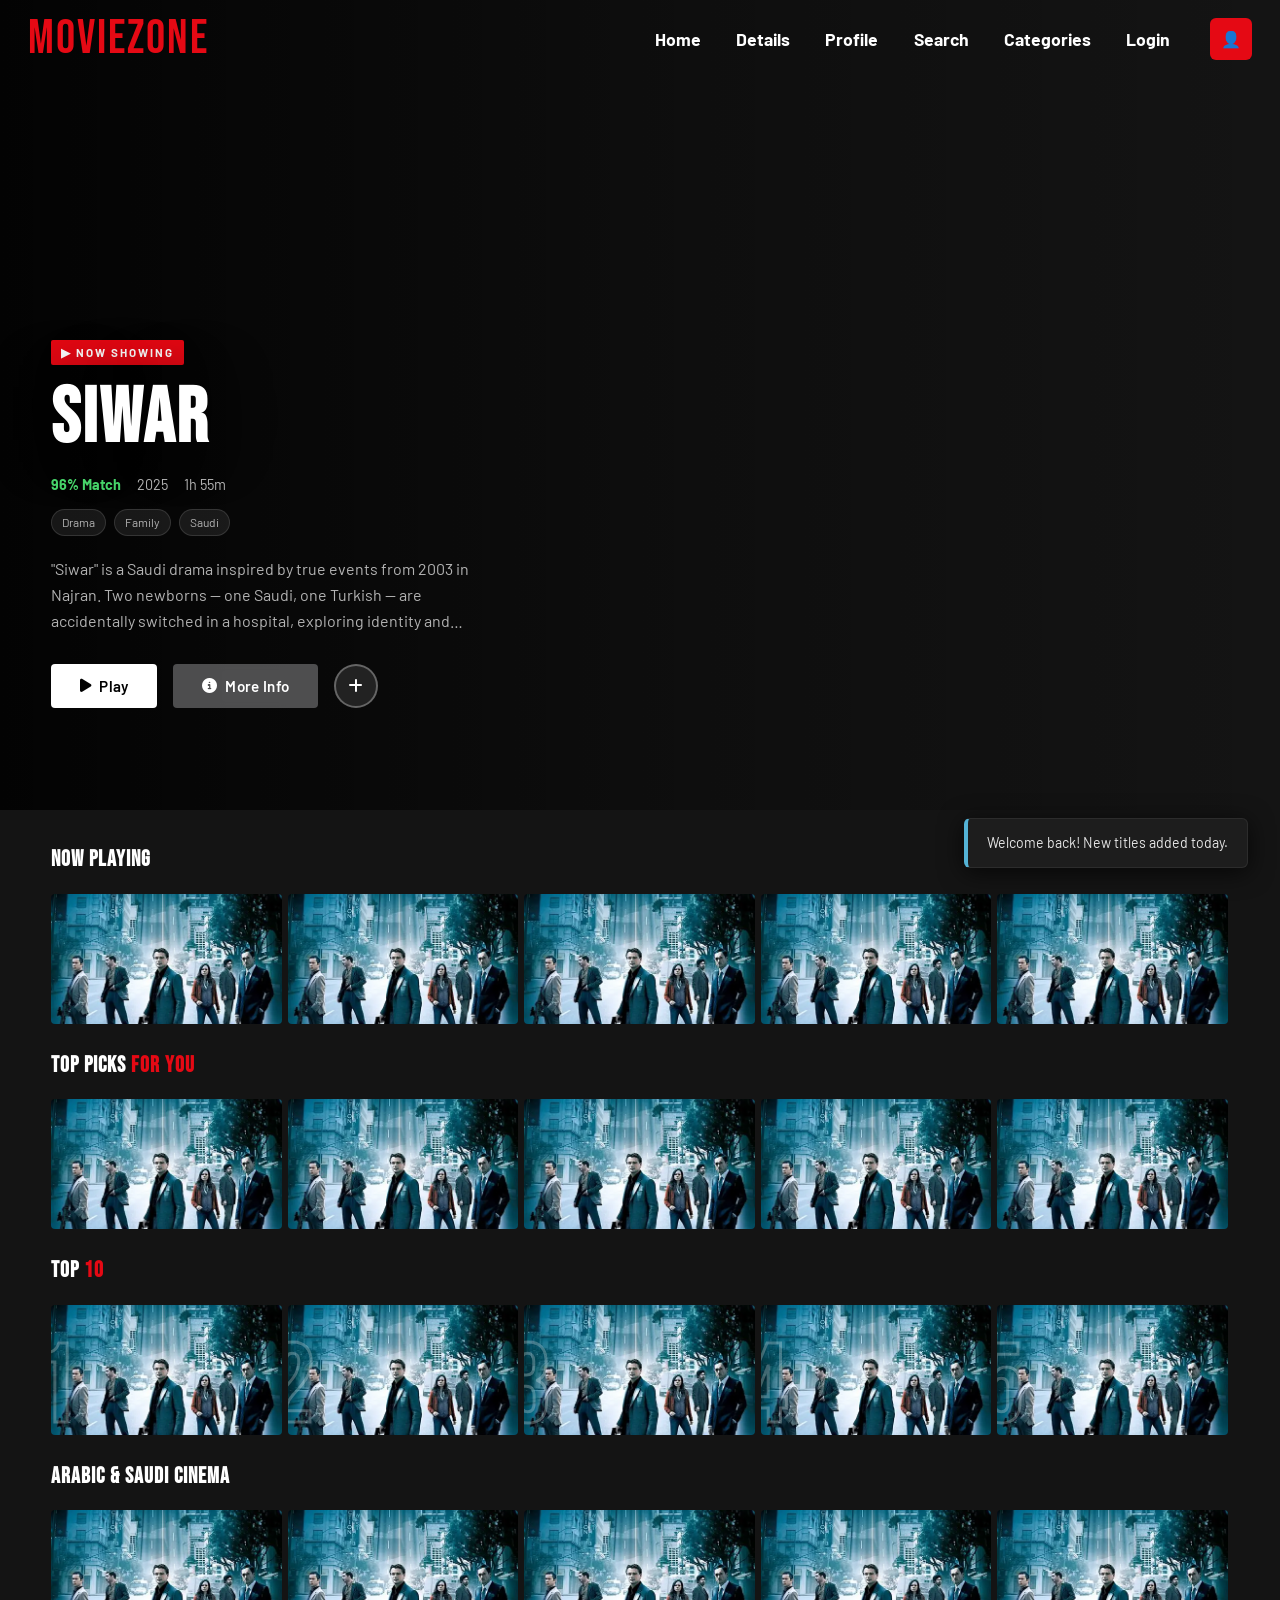
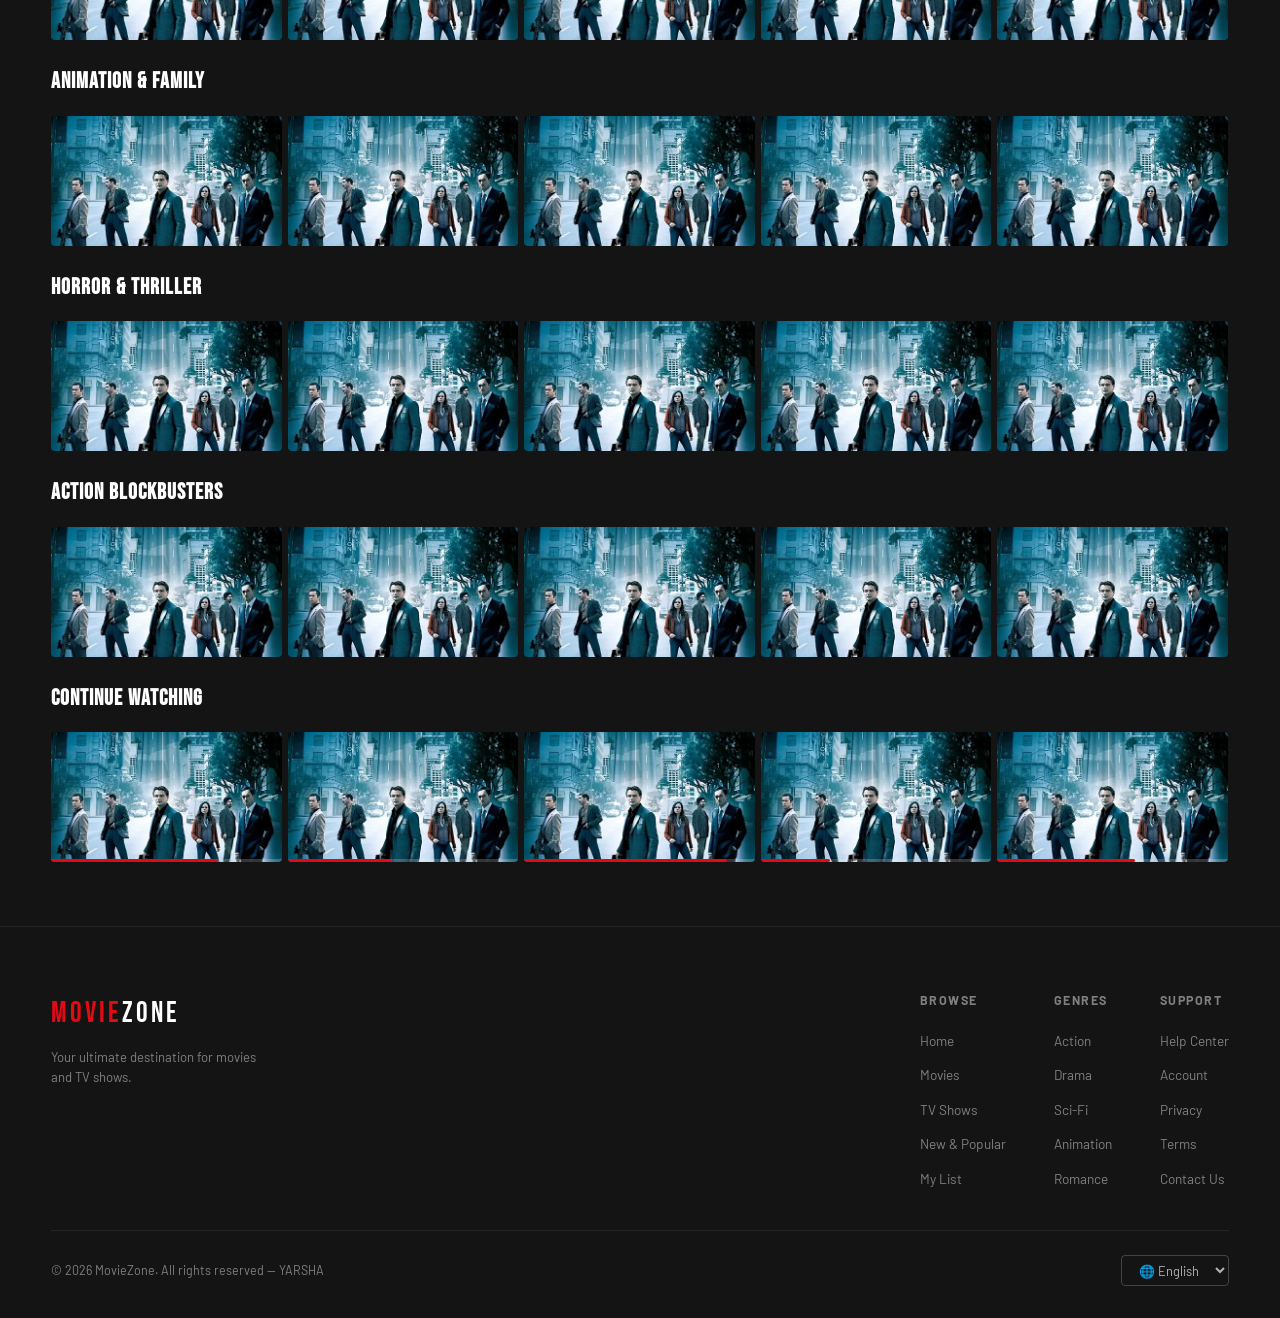
==== index.html @ 68031d88 "Add files via upload" ====
<!DOCTYPE html>
<html lang="en">
<head>
  <meta charset="UTF-8" />
  <meta name="viewport" content="width=device-width, initial-scale=1.0" />
  <title>MovieZone — Watch Movies &amp; Shows</title>
  <link rel="stylesheet" href="moviezone.css" />
  <link rel="stylesheet" href="https://cdnjs.cloudflare.com/ajax/libs/font-awesome/6.5.0/css/all.min.css" />
</head>
<body>

  <nav class="navbar" id="navbar">
    <a href="index.html" class="navbar__logo">MOVIE<span>ZONE</span></a>

    <!-- .navbar__links must be div — CSS targets div.navbar__links -->
   <div class="navbar__links">
    <a href="index.html">Home</a>
    <a href="details.html">Details</a>
    <a href="profile.html">Profile</a>
    <a href="search.html" class="active">Search</a>
    <a href="categories.html">Categories</a>
    <a href="login.html">Login</a>
  </div>

    <div class="navbar__right">
      <button class="navbar__search-btn" id="searchToggle" aria-label="Search">
        <i class="fa-solid fa-magnifying-glass"></i>
      </button>
      <button class="navbar__bell-btn" aria-label="Notifications">
        <i class="fa-solid fa-bell"></i>
      </button>
      <div class="navbar__avatar" id="avatarBtn">👤</div>
    </div>

  </nav>

  <div class="search-overlay" id="searchOverlay">
    <div class="search-bar">
      <span class="search-bar__icon"><i class="fa-solid fa-magnifying-glass"></i></span>
      <input class="search-bar__input" type="text"
             placeholder="Search movies, shows, genres…" autocomplete="off" />
      <button style="background:transparent;color:var(--text-muted);font-size:1.1rem;" id="searchClose">
        <i class="fa-solid fa-xmark"></i>
      </button>
    </div>
    <div class="search-results" id="searchResults"></div>
  </div>

  <section class="hero">
    <div class="hero__backdrop"
         style="background-image:url('https://cdn.al-ain.com/lg/images/2025/7/20/205-094545-437490.jpg-2-.jpg');
                background-position:center center;">
    </div>
    <div class="hero__overlay"></div>
    <div class="hero__content">
      <span class="hero__badge">&#9654; Now Showing</span>
      <h1 class="hero__title">Siwar</h1>
      <div class="hero__meta">
        <span class="hero__rating">96% Match</span>
        <span class="hero__year">2025</span>
        <span class="hero__duration">1h 55m</span>
      </div>
      <div class="hero__genres">
        <span class="hero__genre-tag">Drama</span>
        <span class="hero__genre-tag">Family</span>
        <span class="hero__genre-tag">Saudi</span>
      </div>
      <p class="hero__description">
        "Siwar" is a Saudi drama inspired by true events from 2003 in Najran. Two newborns —
        one Saudi, one Turkish — are accidentally switched in a hospital, exploring identity
        and belonging across two families in distinct cultural environments. Directed by Osama Al-Khuraiji.
      </p>
      <div class="hero__buttons">
        <button class="btn btn--primary" id="heroPlayBtn">
          <i class="fa-solid fa-play"></i> Play
        </button>
        <button class="btn btn--secondary" id="moreInfoBtn">
          <i class="fa-solid fa-circle-info"></i> More Info
        </button>
        <button class="btn btn--icon" id="heroAddBtn" aria-label="Add to My List">
          <i class="fa-solid fa-plus"></i>
        </button>
      </div>
    </div>
  </section>

  <main id="mainContent"></main>

  <footer class="footer">
    <div class="footer__top">
      <div>
        <div class="footer__logo">MOVIE<span>ZONE</span></div>
        <p style="font-size:0.82rem;color:var(--text-muted);margin-top:0.6rem;max-width:220px;line-height:1.55;">
          Your ultimate destination for movies and TV shows.
        </p>
      </div>
      <div class="footer__columns">
        <div class="footer__col">
          <p class="footer__col-title">Browse</p>
          <ul>
            <li><a href="index.html">Home</a></li>
            <li><a href="#">Movies</a></li>
            <li><a href="#">TV Shows</a></li>
            <li><a href="#">New &amp; Popular</a></li>
            <li><a href="#">My List</a></li>
          </ul>
        </div>
        <div class="footer__col">
          <p class="footer__col-title">Genres</p>
          <ul>
            <li><a href="#">Action</a></li>
            <li><a href="#">Drama</a></li>
            <li><a href="#">Sci-Fi</a></li>
            <li><a href="#">Animation</a></li>
            <li><a href="#">Romance</a></li>
          </ul>
        </div>
        <div class="footer__col">
          <p class="footer__col-title">Support</p>
          <ul>
            <li><a href="#">Help Center</a></li>
            <li><a href="#">Account</a></li>
            <li><a href="#">Privacy</a></li>
            <li><a href="#">Terms</a></li>
            <li><a href="#">Contact Us</a></li>
          </ul>
        </div>
      </div>
    </div>
    <div class="footer__bottom">
      <p class="footer__copy">&copy; 2026 MovieZone. All rights reserved — YARSHA</p>
      <select class="footer__lang-select">
        <option value="en">🌐 English</option>
      </select>
    </div>
  </footer>

  <!-- ============================================================
       MODAL
  ============================================================ -->
  <div class="modal-backdrop" id="modalBackdrop">
    <div class="modal" id="modal">
      <div class="modal__video-area">
        <img class="modal__backdrop-img" id="modalImg" src="" alt="" />
        <div class="modal__video-overlay"></div>
        <button class="modal__close-btn" id="modalClose">
          <i class="fa-solid fa-xmark"></i>
        </button>
        <div class="modal__video-controls">
          <button class="btn btn--primary" style="padding:0.55rem 1.4rem;" id="modalPlayBtn">
            <i class="fa-solid fa-play"></i> Play
          </button>
          <button class="btn btn--secondary" style="padding:0.55rem 1rem;" id="modalAddBtn">
            <i class="fa-solid fa-plus"></i>
          </button>
          <button class="btn btn--secondary" style="padding:0.55rem 1rem;">
            <i class="fa-regular fa-thumbs-up"></i>
          </button>
        </div>
      </div>
      <div class="modal__body">
        <h2 class="modal__title"  id="modalTitle"></h2>
        <div class="modal__meta">
          <span class="modal__match" id="modalMatch"></span>
          <span class="modal__year"  id="modalYear"></span>
          <span class="modal__hd">HD</span>
        </div>
        <p class="modal__description" id="modalDesc"></p>
        <div class="modal__details">
          <span class="modal__detail-label">Duration:</span>
          <span class="modal__detail-value" id="modalDuration"></span>
          <span class="modal__detail-label">Genres:</span>
          <span class="modal__detail-value" id="modalGenres"></span>
          <span class="modal__detail-label">Director:</span>
          <span class="modal__detail-value" id="modalDirector"></span>
          <span class="modal__detail-label">Language:</span>
          <span class="modal__detail-value" id="modalLang"></span>
        </div>
      </div>
    </div>
  </div>

  <!-- ============================================================
       TOAST CONTAINER
  ============================================================ -->
  <div class="toast-container" id="toastContainer"></div>

  <!-- moviezone.js must load first — provides initNavbar() -->
  <script src="moviezone.js"></script>
  <script>
    'use strict';

    /* ──────────────────────────────────────────────
       MOVIE DATABASE
    ────────────────────────────────────────────── */
    const allMovies = [
      // Arabic / Saudi
      { id:"ar1", title:"Shabab Al Bomb",              thumb:"https://assets.voxcinemas.com/posters/P_HO00011012.jpg",                                       genres:["Comedy","Family"],       year:"2026", duration:"1h 55m", match:"96%", desc:"A group of young men find themselves facing a gang of forty. Amer's courage and innovative ideas turn enemies into heroes.",                                                                                              director:"حمد الحارثي",       lang:"Arabic"  },
      { id:"m8",  title:"Siwar",                        thumb:"https://cdn.al-ain.com/lg/images/2025/7/20/205-094545-437490.jpg-2-.jpg",                      genres:["Drama","Family"],        year:"2025", duration:"2h 0m",  match:"94%", desc:"A Saudi drama inspired by true 2003 events. Two newborns — one Saudi, one Turkish — switched in a Najran hospital. Explores identity and belonging across two families in distinct cultural environments.",  director:"Osama Al-Khuraiji", lang:"Arabic"  },
      { id:"ar3", title:"Mandoob",                      thumb:"https://i.ytimg.com/vi/kbfEXH6T4vA/maxresdefault.jpg",                                         genres:["Drama","Thriller"],      year:"2023", duration:"2h 2m",  match:"91%", desc:"A delivery driver is pulled into an underworld of secrets and moral dilemmas in Riyadh.",                                                                                                                        director:"Ali Kalthami",      lang:"Arabic"  },
      { id:"ar2", title:"Norah",                        thumb:"https://tse1.mm.bing.net/th/id/OIP.-9ilX7RuwAkUZQdby9I0iAHaK7?rs=1&pid=ImgDetMain&o=7&rm=3", genres:["Drama"],                 year:"2023", duration:"1h 42m", match:"93%", desc:"A Saudi girl seeks freedom and self-expression in 1990s rural Saudi Arabia.",                                                                                                                          director:"Tawfik Alzaidi",    lang:"Arabic"  },
      // International
      { id:"m1",  title:"Dune: Part Two",               thumb:"https://image.tmdb.org/t/p/w500/1pdfLvkbY9ohJlCjQH2CZjjYVvJ.jpg",                             genres:["Sci-Fi","Adventure"],    year:"2024", duration:"2h 46m", match:"97%", desc:"Paul Atreides unites with the Fremen to seek revenge against the conspirators who destroyed his family.",                                                                                           director:"Denis Villeneuve",  lang:"English" },
      { id:"m2",  title:"Oppenheimer",                  thumb:"https://image.tmdb.org/t/p/w500/8Gxv8gSFCU0XGDykEGv7zR1n2ua.jpg",                             genres:["Drama","History"],       year:"2023", duration:"3h 0m",  match:"98%", desc:"The story of J. Robert Oppenheimer and his role in the development of the atomic bomb during World War II.",                                                                                         director:"Christopher Nolan", lang:"English" },
      { id:"m3",  title:"Deadpool & Wolverine",         thumb:"https://image.tmdb.org/t/p/w500/8cdWjvZQUExUUTzyp4t6EDMubfO.jpg",                             genres:["Action","Comedy"],       year:"2024", duration:"2h 8m",  match:"95%", desc:"Deadpool is recruited by the TVA and forced to team up with an unlikely Wolverine.",                                                                                                              director:"Shawn Levy",        lang:"English" },
      { id:"m4",  title:"Gladiator II",                 thumb:"https://image.tmdb.org/t/p/w500/2cxhvwyEwRlysAmRH4iodkvo0z5.jpg",                             genres:["Action","Drama"],        year:"2024", duration:"2h 28m", match:"93%", desc:"Years after witnessing the death of Maximus, Lucius must enter the Colosseum to fight for Rome's future.",                                                                                     director:"Ridley Scott",      lang:"English" },
      { id:"m5",  title:"Alien: Romulus",               thumb:"https://image.tmdb.org/t/p/w500/b33nnKl1GSFbao4l3fZDDqsMx0F.jpg",                             genres:["Horror","Sci-Fi"],       year:"2024", duration:"1h 59m", match:"91%", desc:"Young colonizers face the most terrifying life form in the universe aboard an abandoned space station.",                                                                                       director:"Fede Álvarez",      lang:"English" },
      { id:"m6",  title:"Inside Out 2",                 thumb:"https://image.tmdb.org/t/p/w500/vpnVM9B6NMmQpWeZvzLvDESb2QY.jpg",                             genres:["Animation","Family"],    year:"2024", duration:"1h 40m", match:"96%", desc:"Riley enters high school and a new emotion — Anxiety — crashes Headquarters.",                                                                                                               director:"Kelsey Mann",       lang:"English" },
      { id:"m7",  title:"Planet of the Apes",           thumb:"https://image.tmdb.org/t/p/w500/gKkl37BQuKTanygYQG1pyYgLVgf.jpg",                             genres:["Sci-Fi","Action"],       year:"2024", duration:"2h 25m", match:"92%", desc:"A new tyrannical ape leader builds an empire as a young human rises to challenge him.",                                                                                                      director:"Wes Ball",          lang:"English" },
      { id:"m9",  title:"The Substance",                thumb:"https://image.tmdb.org/t/p/w500/lqoMzCcZYEFK729d6qzt349fB4o.jpg",                             genres:["Horror","Drama"],        year:"2024", duration:"2h 20m", match:"90%", desc:"A fading celebrity uses a mysterious drug creating a younger version of herself — with horrifying consequences.",                                                                          director:"Coralie Fargeat",   lang:"English" },
      { id:"m11", title:"Nosferatu",                    thumb:"https://image.tmdb.org/t/p/w500/5qGIxdEO841C0tdY8vOdLoRVrr0.jpg",                             genres:["Horror","Gothic"],       year:"2024", duration:"2h 12m", match:"91%", desc:"A gothic tale of obsession between a haunted young woman and a terrifying ancient vampire who stalks her soul.",                                                                         director:"Robert Eggers",     lang:"English" },
      { id:"m12", title:"Inception",                    thumb:"https://image.tmdb.org/t/p/w500/oYuLEt3zVCKq57qu2F8dT7NIa6f.jpg",                             genres:["Action","Sci-Fi"],       year:"2010", duration:"2h 28m", match:"95%", desc:"A thief who steals corporate secrets through dream-sharing technology is given the impossible task of planting an idea.",                                                                   director:"Christopher Nolan", lang:"English" },
      { id:"m13", title:"Interstellar",                 thumb:"https://image.tmdb.org/t/p/w500/gEU2QniE6E77NI6lCU6MxlNBvIx.jpg",                             genres:["Sci-Fi","Drama"],        year:"2014", duration:"2h 49m", match:"97%", desc:"A team of explorers travel through a wormhole to ensure humanity's survival beyond our galaxy.",                                                                                       director:"Christopher Nolan", lang:"English" },
      { id:"m14", title:"The Dark Knight",              thumb:"https://image.tmdb.org/t/p/w500/qJ2tW6WMUDux911r6m7haRef0WH.jpg",                             genres:["Action","Crime"],        year:"2008", duration:"2h 32m", match:"99%", desc:"Batman faces the Joker, a criminal mastermind who plunges Gotham City into devastating anarchy and chaos.",                                                                           director:"Christopher Nolan", lang:"English" },
      { id:"m15", title:"Avengers: Endgame",            thumb:"https://image.tmdb.org/t/p/w500/or06FN3Dka5tukK1e9sl16pB3iy.jpg",                             genres:["Action","Adventure"],    year:"2019", duration:"3h 2m",  match:"96%", desc:"After the devastating events of Infinity War, the Avengers assemble for one final stand against Thanos.",                                                                               director:"Russo Brothers",    lang:"English" },
      { id:"m16", title:"Joker",                        thumb:"https://image.tmdb.org/t/p/w500/udDclJoHjfjb8Ekgsd4FDteOkCU.jpg",                             genres:["Drama","Crime"],         year:"2019", duration:"2h 2m",  match:"91%", desc:"In Gotham City, a mentally troubled comedian embarks on a downward spiral that leads to a social revolution.",                                                                       director:"Todd Phillips",     lang:"English" },
      { id:"m17", title:"The Wild Robot",               thumb:"https://image.tmdb.org/t/p/w500/wTnV3PCVW5O92JMrFvvrRcV39RU.jpg",                             genres:["Animation","Family"],    year:"2024", duration:"1h 41m", match:"97%", desc:"A robot stranded on a wild island must adapt to nature and care for an orphaned gosling to survive.",                                                                               director:"Chris Sanders",     lang:"English" },
      { id:"m18", title:"Moana 2",                      thumb:"https://image.tmdb.org/t/p/w500/aLVkiINlIeCkcZIzb7XHzPYgO6L.jpg",                             genres:["Animation","Adventure"], year:"2024", duration:"1h 40m", match:"89%", desc:"Moana sets sail on a daring expedition to the far seas of Oceania and encounters new lands and ancient perils.",                                                                     director:"David Derrick Jr.", lang:"English" },
      { id:"m19", title:"Kung Fu Panda 4",              thumb:"https://image.tmdb.org/t/p/w500/kDp1vUBnMpe8ak4rjgl3cLELqjU.jpg",                             genres:["Animation","Action"],    year:"2024", duration:"1h 34m", match:"88%", desc:"Po must train a new Dragon Warrior while facing a cunning shape-shifting villain threatening the Valley of Peace.",                                                                  director:"Mike Mitchell",     lang:"English" },
      { id:"m20", title:"A Quiet Place: Day One",       thumb:"https://image.tmdb.org/t/p/w500/yrpPYKijwdMHyTGIOd1iK1h0Xno.jpg",                             genres:["Horror","Thriller"],     year:"2024", duration:"1h 39m", match:"90%", desc:"Experience the first terrifying hours of the alien invasion — the day the world went quiet.",                                                                                    director:"Michael Sarnoski",  lang:"English" },
      { id:"m21", title:"Longlegs",                     thumb:"https://image.tmdb.org/t/p/w500/ljqXKkpJbVJQfFClkTxjFsV4EAD.jpg",                             genres:["Horror","Mystery"],      year:"2024", duration:"1h 41m", match:"87%", desc:"An FBI agent investigating a string of murders uncovers terrifying evidence of the occult tied to a serial killer.",                                                                 director:"Osgood Perkins",    lang:"English" },
      { id:"m22", title:"Captain America: Brave New World", thumb:"https://image.tmdb.org/t/p/w500/pzIddUEMWhWzfvLI3TwxUG2wGoi.jpg",                        genres:["Action","Superhero"],    year:"2025", duration:"1h 58m", match:"87%", desc:"Sam Wilson's Captain America faces a global incident and a conspiracy threatening world peace.",                                                                                   director:"Julius Onah",       lang:"English" },
      { id:"m23", title:"Thunderbolts*",                thumb:"https://image.tmdb.org/t/p/w500/m9EtP1SB2tNnMFQOL6pPBPLXOqL.jpg",                             genres:["Action","Superhero"],    year:"2025", duration:"2h 10m", match:"91%", desc:"A group of Marvel antiheroes are recruited for a dangerous mission with world-altering stakes.",                                                                                  director:"Jake Schreier",     lang:"English" },
      { id:"m24", title:"Trap",                         thumb:"https://image.tmdb.org/t/p/w500/jlK6F4FYWEjrOSFWyHb4Qlj4dOh.jpg",                             genres:["Thriller","Mystery"],    year:"2024", duration:"1h 45m", match:"86%", desc:"A father discovers that a serial killer investigation is targeting the concert he's attending with his daughter.",                                                                    director:"M. Night Shyamalan",lang:"English" },
      { id:"m25", title:"Wicked",                       thumb:"https://image.tmdb.org/t/p/w500/c5Tqxeo1UpBvnAc3csUm7j3hlQl.jpg",                             genres:["Musical","Fantasy"],     year:"2024", duration:"2h 40m", match:"93%", desc:"The untold story of the witches of Oz, long before Dorothy arrived — a powerful story of friendship and courage.",                                                                  director:"Jon M. Chu",        lang:"English" },
      { id:"m26", title:"Twisters",                     thumb:"https://image.tmdb.org/t/p/w500/pjnD08FlMAIKIGnGSzKSlfPEMaA.jpg",                             genres:["Action","Adventure"],    year:"2024", duration:"2h 2m",  match:"89%", desc:"Storm chasers converge on the Oklahoma plains during the most extreme tornado season on record.",                                                                                     director:"Lee Isaac Chung",   lang:"English" },
      { id:"m27", title:"Speak No Evil",                thumb:"https://image.tmdb.org/t/p/w500/aBpBpBgGBOCGkPFiAoMaZqrZrCm.jpg",                             genres:["Thriller","Drama"],      year:"2024", duration:"1h 50m", match:"88%", desc:"A family accepts a holiday invitation from strangers they met abroad, unaware of the horrors that await them.",                                                                     director:"James Watkins",     lang:"English" }
    ];

    /* Expose to moviezone.js search (search.html reads window.movies) */
    window.movies = allMovies.map(m => ({
      id: m.id, title: m.title, thumb: m.thumb,
      genres: m.genres, year: m.year, duration: m.duration, match: m.match
    }));

    /* ──────────────────────────────────────────────
       ROW DEFINITIONS
    ────────────────────────────────────────────── */
    const sections = [
      { title:"Now Playing",           highlight:null,       ids:["ar1","m3","m4","m1","m22","m23"],                      ranked:false, progress:null         },
      { title:"Top Picks",             highlight:"For You",  ids:["m2","m14","m13","m17","m25","m15"],                    ranked:false, progress:null         },
      { title:"Top",                   highlight:"10",       ids:["m2","m3","m4","m1","m17","m18","m8","m11","m9","m16"], ranked:true,  progress:null         },
      { title:"Arabic & Saudi Cinema", highlight:null,       ids:["ar1","ar2","ar3","m8","m16","m14"],                    ranked:false, progress:null         },
      { title:"Animation & Family",    highlight:null,       ids:["m17","m18","m19","m6","m12","m13"],                    ranked:false, progress:null         },
      { title:"Horror & Thriller",     highlight:null,       ids:["m20","m21","m9","m11","m24","m27"],                    ranked:false, progress:null         },
      { title:"Action Blockbusters",   highlight:null,       ids:["m14","m15","m12","m7","m5","m26"],                     ranked:false, progress:null         },
      { title:"Continue Watching",     highlight:null,       ids:["m14","m13","m2","m16","ar1","m3"],                     ranked:false, progress:[72,45,88,30,60,15] }
    ];

    /* ──────────────────────────────────────────────
       BUILD CARD — CSS classes match moviezone.css
    ────────────────────────────────────────────── */
    function buildCard(movie, rank, progress) {
      const rankHTML     = rank != null
        ? `<span class="card__rank">${rank}</span>`
        : '';
      const progressHTML = progress != null
        ? `<div class="card__progress"><div class="card__progress-fill" style="width:${progress}%"></div></div>`
        : '';
      return `
        <div class="card${rank != null ? ' card--ranked' : ''}" data-id="${movie.id}">
          ${rankHTML}
          <img class="card__thumb" src="${movie.thumb}" alt="${movie.title}" loading="lazy"
               onerror="this.src='Images/Inception.webp'">
          <div class="card__overlay"></div>
          <div class="card__info">
            <div class="card__actions">
              <button class="card__action-btn card__action-btn--play" title="Play">
                <i class="fa-solid fa-play"></i>
              </button>
              <button class="card__action-btn watchlist-btn" title="Add to My List">
                <i class="fa-solid fa-plus"></i>
              </button>
              <button class="card__action-btn" title="Like">
                <i class="fa-regular fa-thumbs-up"></i>
              </button>
              <button class="card__action-btn card__action-btn--add info-btn" data-id="${movie.id}" title="More info">
                <i class="fa-solid fa-chevron-down"></i>
              </button>
            </div>
            <p class="card__title">${movie.title}</p>
            <div class="card__meta-row">
              <span class="card__match">${movie.match} Match</span>
              <span class="card__duration">${movie.duration}</span>
            </div>
            <p class="card__genres">${movie.genres.join(' · ')}</p>
          </div>
          ${progressHTML}
        </div>`;
    }

    /* ──────────────────────────────────────────────
       RENDER ALL ROWS
    ────────────────────────────────────────────── */
    const mainEl = document.getElementById('mainContent');

    sections.forEach(sec => {
      const list = sec.ids.map(id => allMovies.find(m => m.id === id)).filter(Boolean);

      const titleHTML = sec.highlight
        ? `${sec.title} <span class="section-title--red">${sec.highlight}</span>`
        : sec.title;

      const cards = list.map((m, i) =>
        buildCard(m, sec.ranked ? i + 1 : null, sec.progress ? (sec.progress[i] ?? null) : null)
      ).join('');

      const section = document.createElement('section');
      section.className = 'content-section';
      section.innerHTML = `
        <div class="section-header">
          <h2 class="section-title">${titleHTML}</h2>
          <a href="#" class="section-see-all">See All</a>
        </div>
        <div class="slider-wrapper">
          <button class="slider-btn slider-btn--left" aria-label="Scroll left">&#8249;</button>
          <div class="slider-track"></div>
          <button class="slider-btn slider-btn--right" aria-label="Scroll right">&#8250;</button>
        </div>`;

      /* inject cards safely (avoids innerHTML XSS and parsing issues) */
      section.querySelector('.slider-track').innerHTML = cards;
      mainEl.appendChild(section);
    });

    /* ──────────────────────────────────────────────
       SLIDER — native scroll approach
    ────────────────────────────────────────────── */
    document.querySelectorAll('.slider-wrapper').forEach(wrapper => {
      const track = wrapper.querySelector('.slider-track');
      track.style.cssText += 'overflow-x:auto;scroll-behavior:smooth;scrollbar-width:none;-ms-overflow-style:none;';

      const amt = () => wrapper.offsetWidth * 0.75;
      wrapper.querySelector('.slider-btn--right')
        .addEventListener('click', () => track.scrollBy({ left:  amt(), behavior:'smooth' }));
      wrapper.querySelector('.slider-btn--left')
        .addEventListener('click', () => track.scrollBy({ left: -amt(), behavior:'smooth' }));
    });

    /* ──────────────────────────────────────────────
       SEARCH OVERLAY
    ────────────────────────────────────────────── */
    const searchOverlay = document.getElementById('searchOverlay');
    const searchInput   = searchOverlay.querySelector('.search-bar__input');
    const searchResults = document.getElementById('searchResults');

    document.getElementById('searchToggle').addEventListener('click', () => {
      searchOverlay.classList.add('open');
      searchInput.focus();
    });
    document.getElementById('searchClose').addEventListener('click', () => {
      searchOverlay.classList.remove('open');
      searchInput.value = '';
      searchResults.innerHTML = '';
    });
    searchOverlay.addEventListener('click', e => {
      if (e.target === searchOverlay) {
        searchOverlay.classList.remove('open');
        searchInput.value = '';
        searchResults.innerHTML = '';
      }
    });

    searchInput.addEventListener('input', function () {
      const q = this.value.toLowerCase().trim();
      if (!q) { searchResults.innerHTML = ''; return; }

      const hits = allMovies.filter(m =>
        m.title.toLowerCase().includes(q) ||
        m.genres.some(g => g.toLowerCase().includes(q))
      );

      if (!hits.length) {
        searchResults.innerHTML = `<p class="search-results__title">No results for "${q}"</p>`;
        return;
      }

      const cards = hits.map(m => `
        <div class="card" data-id="${m.id}" style="flex:0 0 160px;cursor:pointer;">
          <img class="card__thumb" src="${m.thumb}" alt="${m.title}" loading="lazy"
               onerror="this.src='Images/Inception.webp'">
          <div class="card__overlay"></div>
          <div class="card__info">
            <p class="card__title">${m.title}</p>
            <div class="card__meta-row">
              <span class="card__match">${m.match} Match</span>
            </div>
            <p class="card__genres">${m.genres.join(' · ')}</p>
          </div>
        </div>`).join('');

      searchResults.innerHTML = `
        <p class="search-results__title">Results for "${q}"</p>
        <div class="slider-track" style="flex-wrap:wrap;gap:8px;">${cards}</div>`;
    });

    document.getElementById('avatarBtn').addEventListener('click', e => {
      e.stopPropagation();
      document.getElementById('dropdown').classList.toggle('open');
    });
    document.addEventListener('click', () =>
      document.getElementById('dropdown').classList.remove('open'));

    let currentModalId = null;

    function openModal(id) {
      const m = allMovies.find(x => x.id === id);
      if (!m) return;
      currentModalId = id;

      document.getElementById('modalImg').src              = m.thumb;
      document.getElementById('modalImg').alt              = m.title;
      document.getElementById('modalTitle').textContent    = m.title;
      document.getElementById('modalMatch').textContent    = m.match + ' Match';
      document.getElementById('modalYear').textContent     = m.year;
      document.getElementById('modalDuration').textContent = m.duration;
      document.getElementById('modalGenres').textContent   = m.genres.join(', ');
      document.getElementById('modalDesc').textContent     = m.desc || '';
      document.getElementById('modalDirector').textContent = m.director || '—';
      document.getElementById('modalLang').textContent     = m.lang || '—';

      document.getElementById('modalBackdrop').classList.add('open');
      document.body.style.overflow = 'hidden';
    }

    function closeModal() {
      document.getElementById('modalBackdrop').classList.remove('open');
      document.body.style.overflow = '';
      currentModalId = null;
    }

    document.getElementById('modalClose').addEventListener('click', closeModal);
    document.getElementById('modalBackdrop').addEventListener('click', e => {
      if (e.target.id === 'modalBackdrop') closeModal();
    });
    document.addEventListener('keydown', e => { if (e.key === 'Escape') closeModal(); });

    document.getElementById('modalPlayBtn').addEventListener('click', () => {
      const m = allMovies.find(x => x.id === currentModalId);
      if (m) showToast(`Playing "${m.title}"…`, 'info');
    });

    document.getElementById('modalAddBtn').addEventListener('click', function () {
      const m    = allMovies.find(x => x.id === currentModalId);
      const icon = this.querySelector('i');
      if (icon.classList.contains('fa-plus')) {
        icon.classList.replace('fa-plus', 'fa-check');
        if (m) showToast(`"${m.title}" added to My List`, 'success');
      } else {
        icon.classList.replace('fa-check', 'fa-plus');
      }
    });

    mainEl.addEventListener('click', e => {
      if (e.target.closest('.watchlist-btn')) return; /* handled separately */
      const infoBtn = e.target.closest('.info-btn');
      const card    = e.target.closest('.card');
      if (infoBtn) { openModal(infoBtn.dataset.id); return; }
      if (card && card.dataset.id) openModal(card.dataset.id);
    });

    /* Search result click */
    searchResults.addEventListener('click', e => {
      const card = e.target.closest('.card');
      if (card && card.dataset.id) {
        searchOverlay.classList.remove('open');
        openModal(card.dataset.id);
      }
    });

    /* Hero "More Info" */
    document.getElementById('moreInfoBtn').addEventListener('click', () => openModal('m8'));

    /* ──────────────────────────────────────────────
       WATCHLIST TOGGLE (cards)
    ────────────────────────────────────────────── */
    mainEl.addEventListener('click', e => {
      const btn = e.target.closest('.watchlist-btn');
      if (!btn) return;
      e.stopPropagation();
      const icon  = btn.querySelector('i');
      const title = btn.closest('.card')?.querySelector('.card__title')?.textContent || 'Movie';
      if (icon.classList.contains('fa-plus')) {
        icon.classList.replace('fa-plus', 'fa-check');
        btn.style.borderColor = '#46d369';
        btn.style.color       = '#46d369';
        showToast(`"${title}" added to My List`, 'success');
      } else {
        icon.classList.replace('fa-check', 'fa-plus');
        btn.style.borderColor = '';
        btn.style.color       = '';
      }
    });

    /* Hero add button */
    document.getElementById('heroAddBtn').addEventListener('click', function () {
      const icon = this.querySelector('i');
      if (icon.classList.contains('fa-plus')) {
        icon.classList.replace('fa-plus', 'fa-check');
        this.style.borderColor = '#46d369';
        this.style.color       = '#46d369';
        showToast('"Siwar" added to My List', 'success');
      } else {
        icon.classList.replace('fa-check', 'fa-plus');
        this.style.borderColor = '';
        this.style.color       = '';
      }
    });

    /* Hero play button */
    document.getElementById('heroPlayBtn').addEventListener('click', () =>
      showToast('Playing Siwar…', 'info'));

    /* ──────────────────────────────────────────────
       TOAST
    ────────────────────────────────────────────── */
    function showToast(msg, type) {
      const tc    = document.getElementById('toastContainer');
      const toast = document.createElement('div');
      toast.className = `toast${type ? ' toast--' + type : ''}`;
      toast.textContent = msg;
      tc.appendChild(toast);
      setTimeout(() => toast.remove(), 3200);
    }

    /* Welcome notification */
    setTimeout(() => showToast('Welcome back! New titles added today.', 'info'), 1200);

    /* ──────────────────────────────────────────────
       INIT — navbar scroll effect from moviezone.js
    ────────────────────────────────────────────── */
    if (typeof initNavbar === 'function') initNavbar();
  </script>
</body>
</html>
---- moviezone.css ----
/* ============================================
   MovieZone — Netflix-Inspired Stylesheet
   ============================================ */

@import url('https://fonts.googleapis.com/css2?family=Bebas+Neue&family=Barlow:wght@300;400;500;600;700&display=swap');

/* ─── CSS Variables ─── */
:root {
  --red:           #E50914;
  --red-hover:     #F40612;
  --red-dark:      #B20710;
  --black:         #000000;
  --bg-dark:       #141414;
  --bg-card:       #1a1a1a;
  --bg-nav:        rgba(20,20,20,0.97);
  --bg-modal:      #181818;
  --text-white:    #FFFFFF;
  --text-light:    #E5E5E5;
  --text-muted:    #808080;
  --text-dim:      #b3b3b3;
  --border-subtle: rgba(255,255,255,0.07);
  --shadow-card:   0 4px 24px rgba(0,0,0,0.7);
  --shadow-hero:   0 0 60px rgba(0,0,0,0.8);
  --radius-sm:     4px;
  --radius-md:     6px;
  --radius-lg:     10px;
  --transition:    0.2s ease;
  --font-display:  'Bebas Neue', sans-serif;
  --font-body:     'Barlow', sans-serif;
  --nav-height:    68px;
}

/* ─── Reset & Base ─── */
*, *::before, *::after {
  margin: 0;
  padding: 0;
  box-sizing: border-box;
}

html {
  scroll-behavior: smooth;
  font-size: 16px;
}

body {
  font-family: var(--font-body);
  background-color: var(--bg-dark);
  color: var(--text-light);
  line-height: 1.6;
  overflow-x: hidden;
  -webkit-font-smoothing: antialiased;
}

a {
  color: inherit;
  text-decoration: none;
}

img {
  display: block;
  max-width: 100%;
}

ul, ol {
  list-style: none;
}

button {
  font-family: var(--font-body);
  cursor: pointer;
  border: none;
  outline: none;
}

input, select {
  font-family: var(--font-body);
}

/* ─── Scrollbar ─── */
::-webkit-scrollbar { width: 6px; }
::-webkit-scrollbar-track { background: var(--black); }
::-webkit-scrollbar-thumb {
  background: var(--red-dark);
  border-radius: 3px;
}
::-webkit-scrollbar-thumb:hover { background: var(--red); }

/* ============================================
   NAVBAR
   ============================================ */
.navbar {
  position: fixed;
  top: 0;
  left: 0;
  width: 100%;
  height: 78px;
  z-index: 1000;
  display: flex;
  align-items: center;
  justify-content: space-between;
  padding: 0 28px;
  background: transparent;
}

.navbar.scrolled {
  background: #111111;

  box-shadow: none;
}

.navbar__logo {
  font-family: var(--font-display);
  font-size: 3rem;
  letter-spacing: 2px;
  color: var(--red);
  line-height: 1;
  user-select: none;
  white-space: nowrap;
}

.navbar__logo span {
  color: var(--red);
}

.navbar__links {
  display: flex !important;
  align-items: center;
  gap: 2.2rem;
  margin-left: auto;
  margin-right: 2.5rem;
}

.navbar__links a {
  font-size: 1.1rem;
  font-weight: 700;
  color: var(--text-white);
  transition: color var(--transition);
}

.navbar__links a:hover,
.navbar__links a.active {
  color: var(--text-white);
}

.navbar__right {
  display: flex;
  align-items: center;
  gap: 1.4rem;
}

.navbar__search-text {
  font-size: 1.1rem;
  font-weight: 700;
  color: var(--text-white);
  transition: color var(--transition);
}

.navbar__search-text:hover {
  color: var(--red);
}

.navbar__search-btn,
.navbar__bell-btn {
  display: none;
}

.navbar__avatar {
  width: 42px;
  height: 42px;
  border-radius: 6px;
  background: var(--red);
  cursor: pointer;
  display: flex;
  align-items: center;
  justify-content: center;
  font-size: 1rem;
  font-weight: 700;
  color: var(--text-white);
  transition: transform var(--transition);
}

.navbar__avatar:hover {
  transform: scale(1.05);
}

/* ============================================
   HERO / BANNER
   ============================================ */
.hero {
  position: relative;
  width: 100%;
  height: 90vh;
  min-height: 520px;
  overflow: hidden;
  display: flex;
  align-items: flex-end;
  padding: 0 4% 8%;
}

.hero__backdrop {
  position: absolute;
  inset: 0;
  background-size: cover;
  background-position: center top;
  background-repeat: no-repeat;
  transform: scale(1.04);
  animation: heroZoom 12s ease-in-out infinite alternate;
}

@keyframes heroZoom {
  from { transform: scale(1.04); }
  to   { transform: scale(1.00); }
}

.hero__overlay {
  position: absolute;
  inset: 0;
  background:
    linear-gradient(to right, rgba(0,0,0,0.85) 0%, rgba(0,0,0,0.3) 55%, transparent 100%),
    linear-gradient(to top, rgba(20,20,20,1) 0%, rgba(20,20,20,0.6) 30%, transparent 60%);
}

.hero__content {
  position: relative;
  z-index: 2;
  max-width: 520px;
}

.hero__badge {
  display: inline-block;
  background: var(--red);
  color: var(--text-white);
  font-size: 0.72rem;
  font-weight: 700;
  letter-spacing: 2px;
  text-transform: uppercase;
  padding: 3px 10px;
  border-radius: 2px;
  margin-bottom: 1rem;
}

.hero__title {
  font-family: var(--font-display);
  font-size: clamp(2.6rem, 6vw, 5rem);
  line-height: 1;
  letter-spacing: 2px;
  color: var(--text-white);
  text-shadow: var(--shadow-hero);
  margin-bottom: 1rem;
}

.hero__meta {
  display: flex;
  align-items: center;
  gap: 1rem;
  margin-bottom: 0.8rem;
  font-size: 0.9rem;
}

.hero__rating {
  color: #46d369;
  font-weight: 700;
}

.hero__year,
.hero__duration {
  color: var(--text-dim);
}

.hero__genres {
  display: flex;
  gap: 0.5rem;
  flex-wrap: wrap;
  margin-bottom: 1.2rem;
}

.hero__genre-tag {
  background: rgba(255,255,255,0.08);
  border: 1px solid rgba(255,255,255,0.12);
  color: var(--text-dim);
  font-size: 0.75rem;
  padding: 3px 10px;
  border-radius: 20px;
}

.hero__description {
  font-size: 1rem;
  color: var(--text-dim);
  line-height: 1.65;
  max-width: 420px;
  margin-bottom: 1.8rem;
  display: -webkit-box;
  -webkit-line-clamp: 3;
  -webkit-box-orient: vertical;
  overflow: hidden;
}

.hero__buttons {
  display: flex;
  gap: 1rem;
  flex-wrap: wrap;
}

/* ============================================
   BUTTONS
   ============================================ */
.btn {
  display: inline-flex;
  align-items: center;
  gap: 0.5rem;
  padding: 0.7rem 1.8rem;
  border-radius: var(--radius-sm);
  font-size: 0.95rem;
  font-weight: 600;
  transition: all var(--transition);
  white-space: nowrap;
  letter-spacing: 0.3px;
}

.btn--primary {
  background: var(--text-white);
  color: var(--black);
}

.btn--primary:hover {
  background: rgba(255,255,255,0.85);
  transform: scale(1.03);
}

.btn--secondary {
  background: rgba(109,109,110,0.7);
  color: var(--text-white);
  backdrop-filter: blur(4px);
}

.btn--secondary:hover {
  background: rgba(109,109,110,0.9);
  transform: scale(1.03);
}

.btn--red {
  background: var(--red);
  color: var(--text-white);
}

.btn--red:hover {
  background: var(--red-hover);
  transform: scale(1.03);
  box-shadow: 0 4px 20px rgba(229,9,20,0.45);
}

.btn--outline {
  background: transparent;
  border: 2px solid rgba(255,255,255,0.5);
  color: var(--text-white);
}

.btn--outline:hover {
  border-color: var(--text-white);
  background: rgba(255,255,255,0.08);
}

.btn--icon {
  width: 44px;
  height: 44px;
  padding: 0;
  border-radius: 50%;
  justify-content: center;
  background: rgba(42,42,42,0.8);
  border: 2px solid rgba(255,255,255,0.3);
  color: var(--text-white);
  font-size: 1rem;
  backdrop-filter: blur(4px);
}

.btn--icon:hover {
  background: rgba(255,255,255,0.15);
  border-color: var(--text-white);
}

/* ============================================
   CONTENT ROWS / SLIDERS
   ============================================ */
.content-section {
  padding: 2rem 0 1rem;
  position: relative;
}

.content-section + .content-section {
  padding-top: 0.5rem;
}

.section-header {
  display: flex;
  align-items: baseline;
  gap: 1rem;
  padding: 0 4%;
  margin-bottom: 1rem;
}

.section-title {
  font-family: var(--font-display);
  font-size: 1.4rem;
  letter-spacing: 1px;
  color: var(--text-white);
}

.section-title--red {
  color: var(--red);
}

.section-see-all {
  font-size: 0.8rem;
  color: var(--red);
  font-weight: 600;
  opacity: 0;
  transition: opacity var(--transition);
  letter-spacing: 0.5px;
  text-transform: uppercase;
}

.content-section:hover .section-see-all {
  opacity: 1;
}

/* ─── Slider ─── */
.slider-wrapper {
  position: relative;
  overflow: hidden;
  padding: 0 4%;
}

.slider-track {
  display: flex;
  gap: 6px;
  transition: transform 0.45s cubic-bezier(0.25, 0.46, 0.45, 0.94);
  will-change: transform;
}

.slider-btn {
  position: absolute;
  top: 0;
  bottom: 0;
  width: 4%;
  min-width: 40px;
  display: flex;
  align-items: center;
  justify-content: center;
  background: rgba(20,20,20,0.5);
  color: var(--text-white);
  font-size: 1.8rem;
  z-index: 10;
  opacity: 0;
  transition: opacity var(--transition), background var(--transition);
  cursor: pointer;
}

.slider-btn:hover { background: rgba(20,20,20,0.85); }
.slider-btn--left  { left: 0;  border-radius: 0 var(--radius-sm) var(--radius-sm) 0; }
.slider-btn--right { right: 0; border-radius: var(--radius-sm) 0 0 var(--radius-sm); }

.slider-wrapper:hover .slider-btn {
  opacity: 1;
}

/* ============================================
   MOVIE / SHOW CARDS
   ============================================ */
.card {
  position: relative;
  flex: 0 0 calc(20% - 5px);
  border-radius: var(--radius-sm);
  overflow: hidden;
  cursor: pointer;
  transition: transform 0.35s cubic-bezier(0.25, 0.46, 0.45, 0.94),
              z-index 0s 0.2s;
}

.card:hover {
  transform: scale(1.22);
  z-index: 50;
  transition: transform 0.35s cubic-bezier(0.25, 0.46, 0.45, 0.94),
              z-index 0s 0s;
}

/* edge cards don't get clipped */
.card:first-child:hover { transform-origin: left center; }
.card:last-child:hover  { transform-origin: right center; }

.card__thumb {
  width: 100%;
  aspect-ratio: 16 / 9;
  object-fit: cover;
  display: block;
  background: var(--bg-card);
}

.card__thumb--placeholder {
  aspect-ratio: 16 / 9;
  background: linear-gradient(135deg, #1a1a1a 0%, #2a2a2a 50%, #1a1a1a 100%);
  display: flex;
  align-items: center;
  justify-content: center;
  font-size: 2.5rem;
  color: rgba(255,255,255,0.08);
}

.card__overlay {
  position: absolute;
  inset: 0;
  background: linear-gradient(to top, rgba(0,0,0,0.9) 0%, rgba(0,0,0,0.2) 50%, transparent 100%);
  opacity: 0;
  transition: opacity 0.3s ease;
}

.card:hover .card__overlay { opacity: 1; }

.card__info {
  position: absolute;
  bottom: 0;
  left: 0;
  right: 0;
  padding: 0.8rem;
  transform: translateY(6px);
  opacity: 0;
  transition: all 0.3s ease;
}

.card:hover .card__info {
  opacity: 1;
  transform: translateY(0);
}

.card__actions {
  display: flex;
  gap: 0.4rem;
  margin-bottom: 0.5rem;
}

.card__action-btn {
  width: 30px;
  height: 30px;
  border-radius: 50%;
  background: rgba(40,40,40,0.9);
  border: 2px solid rgba(255,255,255,0.4);
  color: var(--text-white);
  font-size: 0.75rem;
  display: flex;
  align-items: center;
  justify-content: center;
  transition: all var(--transition);
}

.card__action-btn:hover {
  background: rgba(255,255,255,0.2);
  border-color: var(--text-white);
  transform: scale(1.1);
}

.card__action-btn--play {
  background: var(--text-white);
  border-color: var(--text-white);
  color: var(--black);
}

.card__action-btn--play:hover { background: rgba(255,255,255,0.85); }

.card__action-btn--add { margin-left: auto; }

.card__title {
  font-size: 0.82rem;
  font-weight: 600;
  color: var(--text-white);
  margin-bottom: 0.25rem;
  white-space: nowrap;
  overflow: hidden;
  text-overflow: ellipsis;
}

.card__meta-row {
  display: flex;
  align-items: center;
  gap: 0.5rem;
  font-size: 0.72rem;
}

.card__match {
  color: #46d369;
  font-weight: 700;
}

.card__age-rating {
  border: 1px solid rgba(255,255,255,0.4);
  padding: 1px 4px;
  font-size: 0.65rem;
  color: var(--text-dim);
}

.card__duration {
  color: var(--text-dim);
}

.card__genres {
  font-size: 0.7rem;
  color: var(--text-dim);
  margin-top: 0.3rem;
  white-space: nowrap;
  overflow: hidden;
  text-overflow: ellipsis;
}

/* ─── Card Badge ─── */
.card__badge {
  position: absolute;
  top: 8px;
  left: 8px;
  background: var(--red);
  color: var(--text-white);
  font-size: 0.6rem;
  font-weight: 700;
  letter-spacing: 1px;
  text-transform: uppercase;
  padding: 2px 6px;
  border-radius: 2px;
  z-index: 5;
}

.card__badge--new    { background: #46d369; color: var(--black); }
.card__badge--top10 { background: var(--red); }
.card__badge--hd    { background: rgba(0,0,0,0.7); border: 1px solid rgba(255,255,255,0.3); }

/* ─── Rank Number Card ─── */
.card--ranked .card__rank {
  position: absolute;
  left: -18px;
  bottom: -10px;
  font-family: var(--font-display);
  font-size: 7rem;
  line-height: 1;
  color: transparent;
  -webkit-text-stroke: 3px rgba(255,255,255,0.25);
  user-select: none;
  z-index: 1;
  transition: -webkit-text-stroke var(--transition);
}

.card--ranked:hover .card__rank {
  -webkit-text-stroke: 3px rgba(255,255,255,0.5);
}

/* ─── Portrait Card (for Movies page) ─── */
.card--portrait .card__thumb,
.card--portrait .card__thumb--placeholder {
  aspect-ratio: 2 / 3;
}

/* ============================================
   PROGRESS BAR (Continue Watching)
   ============================================ */
.card__progress {
  position: absolute;
  bottom: 0;
  left: 0;
  right: 0;
  height: 3px;
  background: rgba(255,255,255,0.2);
}

.card__progress-fill {
  height: 100%;
  background: var(--red);
  border-radius: 2px;
}

/* ============================================
   FEATURED / LARGE BILLBOARD CARD
   ============================================ */
.card--featured {
  flex: 0 0 calc(40% - 5px);
}

/* ============================================
   SEARCH
   ============================================ */
.search-overlay {
  position: fixed;
  inset: 0;
  background: rgba(0,0,0,0.92);
  z-index: 900;
  display: flex;
  flex-direction: column;
  align-items: center;
  padding-top: 10vh;
  opacity: 0;
  pointer-events: none;
  transition: opacity 0.25s ease;
}

.search-overlay.open {
  opacity: 1;
  pointer-events: all;
}

.search-bar {
  width: 90%;
  max-width: 640px;
  display: flex;
  align-items: center;
  background: rgba(30,30,30,0.95);
  border: 2px solid rgba(255,255,255,0.12);
  border-radius: var(--radius-md);
  padding: 0 1rem;
  gap: 0.8rem;
  transition: border-color var(--transition);
}

.search-bar:focus-within {
  border-color: var(--red);
}

.search-bar__icon {
  color: var(--text-muted);
  font-size: 1.1rem;
}

.search-bar__input {
  flex: 1;
  background: transparent;
  border: none;
  color: var(--text-white);
  font-size: 1.2rem;
  padding: 1rem 0;
  outline: none;
}

.search-bar__input::placeholder {
  color: var(--text-muted);
}

.search-results {
  width: 90%;
  max-width: 640px;
  margin-top: 1.5rem;
}

.search-results__title {
  font-size: 0.8rem;
  letter-spacing: 1px;
  text-transform: uppercase;
  color: var(--text-muted);
  margin-bottom: 0.8rem;
}

/* ============================================
   MODAL / VIDEO POPUP
   ============================================ */
.modal-backdrop {
  position: fixed;
  inset: 0;
  background: rgba(0,0,0,0.75);
  z-index: 2000;
  display: flex;
  align-items: center;
  justify-content: center;
  opacity: 0;
  pointer-events: none;
  transition: opacity 0.3s ease;
}

.modal-backdrop.open {
  opacity: 1;
  pointer-events: all;
}

.modal {
  width: 90%;
  max-width: 860px;
  background: var(--bg-modal);
  border-radius: var(--radius-lg);
  overflow: hidden;
  transform: scale(0.92) translateY(20px);
  transition: transform 0.35s cubic-bezier(0.25, 0.46, 0.45, 0.94);
  max-height: 90vh;
  overflow-y: auto;
}

.modal-backdrop.open .modal {
  transform: scale(1) translateY(0);
}

.modal__video-area {
  position: relative;
  aspect-ratio: 16 / 9;
  background: var(--black);
  overflow: hidden;
}

.modal__backdrop-img {
  width: 100%;
  height: 100%;
  object-fit: cover;
}

.modal__video-overlay {
  position: absolute;
  inset: 0;
  background: linear-gradient(to top, var(--bg-modal) 0%, transparent 50%);
}

.modal__close-btn {
  position: absolute;
  top: 12px;
  right: 12px;
  width: 36px;
  height: 36px;
  background: rgba(20,20,20,0.8);
  border-radius: 50%;
  display: flex;
  align-items: center;
  justify-content: center;
  color: var(--text-white);
  font-size: 1.1rem;
  transition: background var(--transition);
  z-index: 5;
}

.modal__close-btn:hover { background: rgba(50,50,50,0.95); }

.modal__video-controls {
  position: absolute;
  bottom: 1.5rem;
  left: 1.5rem;
  display: flex;
  gap: 0.6rem;
  z-index: 5;
}

.modal__body {
  padding: 1.5rem 1.8rem 2rem;
}

.modal__meta {
  display: flex;
  align-items: center;
  gap: 1rem;
  margin-bottom: 1rem;
  flex-wrap: wrap;
}

.modal__title {
  font-family: var(--font-display);
  font-size: 2rem;
  letter-spacing: 1px;
  color: var(--text-white);
  margin-bottom: 0.6rem;
}

.modal__match { color: #46d369; font-weight: 700; }
.modal__year  { color: var(--text-dim); }
.modal__hd    {
  border: 1px solid rgba(255,255,255,0.3);
  font-size: 0.7rem;
  padding: 1px 5px;
  color: var(--text-dim);
}

.modal__description {
  font-size: 0.95rem;
  color: var(--text-light);
  line-height: 1.7;
  margin-bottom: 1.2rem;
}

.modal__details {
  display: grid;
  grid-template-columns: 1fr 1fr;
  gap: 0.6rem;
  font-size: 0.85rem;
}

.modal__detail-label {
  color: var(--text-muted);
}

.modal__detail-value {
  color: var(--text-light);
}

/* ─── Episodes ─── */
.episodes-section { margin-top: 1.5rem; }

.episodes-section__title {
  font-family: var(--font-display);
  letter-spacing: 1px;
  font-size: 1.3rem;
  color: var(--text-white);
  margin-bottom: 0.8rem;
}

.episode-item {
  display: flex;
  gap: 1rem;
  padding: 0.8rem 0;
  border-bottom: 1px solid var(--border-subtle);
  transition: background var(--transition);
  border-radius: var(--radius-sm);
  cursor: pointer;
}

.episode-item:hover { background: rgba(255,255,255,0.04); }

.episode-item__num {
  color: var(--text-muted);
  font-size: 1.3rem;
  font-weight: 300;
  min-width: 28px;
  text-align: center;
  padding-top: 0.2rem;
}

.episode-item__thumb {
  width: 130px;
  flex-shrink: 0;
  border-radius: var(--radius-sm);
  overflow: hidden;
  aspect-ratio: 16 / 9;
  background: var(--bg-card);
}

.episode-item__thumb img {
  width: 100%;
  height: 100%;
  object-fit: cover;
}

.episode-item__info { flex: 1; }

.episode-item__title-row {
  display: flex;
  justify-content: space-between;
  margin-bottom: 0.3rem;
}

.episode-item__title {
  font-size: 0.9rem;
  font-weight: 600;
  color: var(--text-white);
}

.episode-item__duration {
  font-size: 0.8rem;
  color: var(--text-muted);
}

.episode-item__desc {
  font-size: 0.8rem;
  color: var(--text-dim);
  display: -webkit-box;
  -webkit-line-clamp: 2;
  -webkit-box-orient: vertical;
  overflow: hidden;
}

/* ============================================
   GENRE TAGS
   ============================================ */
.genre-tag {
  display: inline-block;
  padding: 0.4rem 1rem;
  border-radius: 20px;
  font-size: 0.82rem;
  font-weight: 500;
  background: rgba(255,255,255,0.06);
  border: 1px solid rgba(255,255,255,0.1);
  color: var(--text-dim);
  cursor: pointer;
  transition: all var(--transition);
}

.genre-tag:hover,
.genre-tag.active {
  background: var(--red);
  border-color: var(--red);
  color: var(--text-white);
}

/* ============================================
   FOOTER
   ============================================ */
.footer {
  padding: 4rem 4% 2rem;
  border-top: 1px solid var(--border-subtle);
  margin-top: 3rem;
}

.footer__top {
  display: flex;
  justify-content: space-between;
  flex-wrap: wrap;
  gap: 2rem;
  margin-bottom: 2.5rem;
}

.footer__logo {
  font-family: var(--font-display);
  font-size: 1.8rem;
  letter-spacing: 3px;
  color: var(--red);
}

.footer__logo span { color: var(--text-white); }

.footer__columns {
  display: flex;
  gap: 3rem;
  flex-wrap: wrap;
}

.footer__col-title {
  font-size: 0.78rem;
  font-weight: 700;
  letter-spacing: 1.5px;
  text-transform: uppercase;
  color: var(--text-muted);
  margin-bottom: 1rem;
}

.footer__col ul {
  display: flex;
  flex-direction: column;
  gap: 0.55rem;
}

.footer__col a {
  font-size: 0.85rem;
  color: var(--text-muted);
  transition: color var(--transition);
}

.footer__col a:hover { color: var(--text-white); }

.footer__social {
  display: flex;
  gap: 1rem;
}

.footer__social-icon {
  width: 36px;
  height: 36px;
  border-radius: 50%;
  background: rgba(255,255,255,0.06);
  border: 1px solid var(--border-subtle);
  display: flex;
  align-items: center;
  justify-content: center;
  color: var(--text-muted);
  font-size: 0.9rem;
  transition: all var(--transition);
}

.footer__social-icon:hover {
  background: var(--red);
  border-color: var(--red);
  color: var(--text-white);
}

.footer__bottom {
  padding-top: 1.5rem;
  border-top: 1px solid var(--border-subtle);
  display: flex;
  justify-content: space-between;
  align-items: center;
  flex-wrap: wrap;
  gap: 1rem;
}

.footer__copy {
  font-size: 0.78rem;
  color: var(--text-muted);
}

.footer__lang-select {
  background: transparent;
  border: 1px solid rgba(255,255,255,0.2);
  color: var(--text-dim);
  padding: 0.35rem 0.8rem;
  border-radius: var(--radius-sm);
  font-size: 0.8rem;
  cursor: pointer;
}

/* ============================================
   PAGE HEADER
   ============================================ */
.page-header {
  padding-top: calc(var(--nav-height) + 2rem);
  padding-left: 4%;
  padding-right: 4%;
  padding-bottom: 1.5rem;
}

.page-header__title {
  font-family: var(--font-display);
  font-size: 2.2rem;
  letter-spacing: 2px;
  color: var(--text-white);
  margin-bottom: 1rem;
}

.page-header__filters {
  display: flex;
  gap: 0.5rem;
  flex-wrap: wrap;
}

/* ============================================
   GRID VIEW
   ============================================ */
.grid-view {
  padding: 0 4%;
  display: grid;
  grid-template-columns: repeat(auto-fill, minmax(200px, 1fr));
  gap: 0.4rem;
}

/* ============================================
   TOASTS / NOTIFICATIONS
   ============================================ */
.toast-container {
  position: fixed;
  bottom: 2rem;
  right: 2rem;
  z-index: 9999;
  display: flex;
  flex-direction: column;
  gap: 0.5rem;
}

.toast {
  background: rgba(30,30,30,0.97);
  border: 1px solid var(--border-subtle);
  border-left: 4px solid var(--red);
  color: var(--text-light);
  padding: 0.8rem 1.2rem;
  border-radius: var(--radius-md);
  font-size: 0.88rem;
  min-width: 240px;
  box-shadow: var(--shadow-card);
  animation: toastIn 0.3s ease;
}

.toast--success { border-left-color: #46d369; }
.toast--info    { border-left-color: #54b3d6; }

@keyframes toastIn {
  from { opacity: 0; transform: translateX(20px); }
  to   { opacity: 1; transform: translateX(0); }
}

/* ============================================
   LOADING SPINNER
   ============================================ */
.spinner {
  width: 40px;
  height: 40px;
  border: 3px solid rgba(255,255,255,0.08);
  border-top-color: var(--red);
  border-radius: 50%;
  animation: spin 0.7s linear infinite;
  margin: 2rem auto;
}

@keyframes spin {
  to { transform: rotate(360deg); }
}

/* ─── Skeleton Loader ─── */
.skeleton {
  background: linear-gradient(90deg, #1a1a1a 25%, #242424 50%, #1a1a1a 75%);
  background-size: 200% 100%;
  animation: shimmer 1.5s infinite;
  border-radius: var(--radius-sm);
}

@keyframes shimmer {
  from { background-position: 200% 0; }
  to   { background-position: -200% 0; }
}

/* ============================================
   MY LIST PAGE
   ============================================ */
.watchlist-empty {
  display: flex;
  flex-direction: column;
  align-items: center;
  justify-content: center;
  padding: 6rem 2rem;
  text-align: center;
  gap: 1rem;
}

.watchlist-empty__icon {
  font-size: 4rem;
  color: rgba(255,255,255,0.12);
  margin-bottom: 0.5rem;
}

.watchlist-empty__title {
  font-family: var(--font-display);
  font-size: 1.6rem;
  letter-spacing: 1px;
  color: var(--text-white);
}

.watchlist-empty__subtitle {
  font-size: 0.95rem;
  color: var(--text-muted);
  max-width: 360px;
}

/* ============================================
   PROFILE PAGE
   ============================================ */
.profile-grid {
  display: flex;
  gap: 2rem;
  flex-wrap: wrap;
  padding: 2rem 4%;
}

.profile-card {
  background: var(--bg-card);
  border: 1px solid var(--border-subtle);
  border-radius: var(--radius-lg);
  padding: 2rem;
  flex: 1;
  min-width: 260px;
  text-align: center;
}

.profile-card__avatar {
  width: 80px;
  height: 80px;
  border-radius: var(--radius-md);
  background: linear-gradient(135deg, var(--red-dark), var(--red));
  margin: 0 auto 1rem;
  display: flex;
  align-items: center;
  justify-content: center;
  font-family: var(--font-display);
  font-size: 2.5rem;
  color: var(--text-white);
}

.profile-card__name {
  font-size: 1.1rem;
  font-weight: 600;
  color: var(--text-white);
  margin-bottom: 0.25rem;
}

.profile-card__email {
  font-size: 0.82rem;
  color: var(--text-muted);
}

/* ============================================
   RESPONSIVE BREAKPOINTS
   ============================================ */

/* Tablet */
@media (max-width: 1024px) {
  .card { flex: 0 0 calc(25% - 5px); }
  .hero { height: 70vh; }
}

/* Mobile L */
@media (max-width: 768px) {
  :root { --nav-height: 56px; }

  .navbar {
    height: auto;
    padding: 1rem;
    flex-wrap: wrap;
    gap: 1rem;
  }

  .navbar__logo {
    font-size: 2.2rem;
  }

  .navbar__links {
    display: flex !important;
    flex-wrap: wrap;
    gap: 1rem;
    margin: 0;
    width: 100%;
    justify-content: center;
  }

  .navbar__links a {
    font-size: 0.95rem;
  }

  .navbar__right {
    width: 100%;
    justify-content: center;
  }

/* Mobile S */
@media (max-width: 480px) {
  .card { flex: 0 0 calc(50% - 5px); }

  .hero__buttons { gap: 0.6rem; }
  .btn { padding: 0.6rem 1.2rem; font-size: 0.85rem; }

  .section-title { font-size: 1.1rem; }

  .episode-item__thumb { width: 90px; }
}

/* ============================================
   UTILITY CLASSES
   ============================================ */
.sr-only {
  position: absolute;
  width: 1px;
  height: 1px;
  overflow: hidden;
  clip: rect(0 0 0 0);
  white-space: nowrap;
}

.text-red   { color: var(--red); }
.text-green { color: #46d369; }
.text-muted { color: var(--text-muted); }
.text-white { color: var(--text-white); }

.d-flex  { display: flex; }
.d-none  { display: none; }
.d-block { display: block; }

.mt-1 { margin-top: 0.5rem; }
.mt-2 { margin-top: 1rem; }
.mt-3 { margin-top: 1.5rem; }
.mb-1 { margin-bottom: 0.5rem; }
.mb-2 { margin-bottom: 1rem; }

.p-4 { padding: 0 4%; }

.truncate {
  white-space: nowrap;
  overflow: hidden;
  text-overflow: ellipsis;
}
/* Search page  */
.search-overlay.open {
  opacity: 1 !important;
  pointer-events: auto !important;
  display: flex !important;
  flex-direction: column;
  align-items: center !important;
  justify-content: flex-start !important;
  padding-top: 120px !important;
  background: transparent !important;
  position: static !important;
}

.search-overlay.open .search-bar {
  width: 80% !important;
  max-width: 1100px !important;
  margin: 0 auto !important;
}

.search-overlay.open .search-results {
  width: 80% !important;
  max-width: 1100px !important;
  margin-top: 30px !important;
}
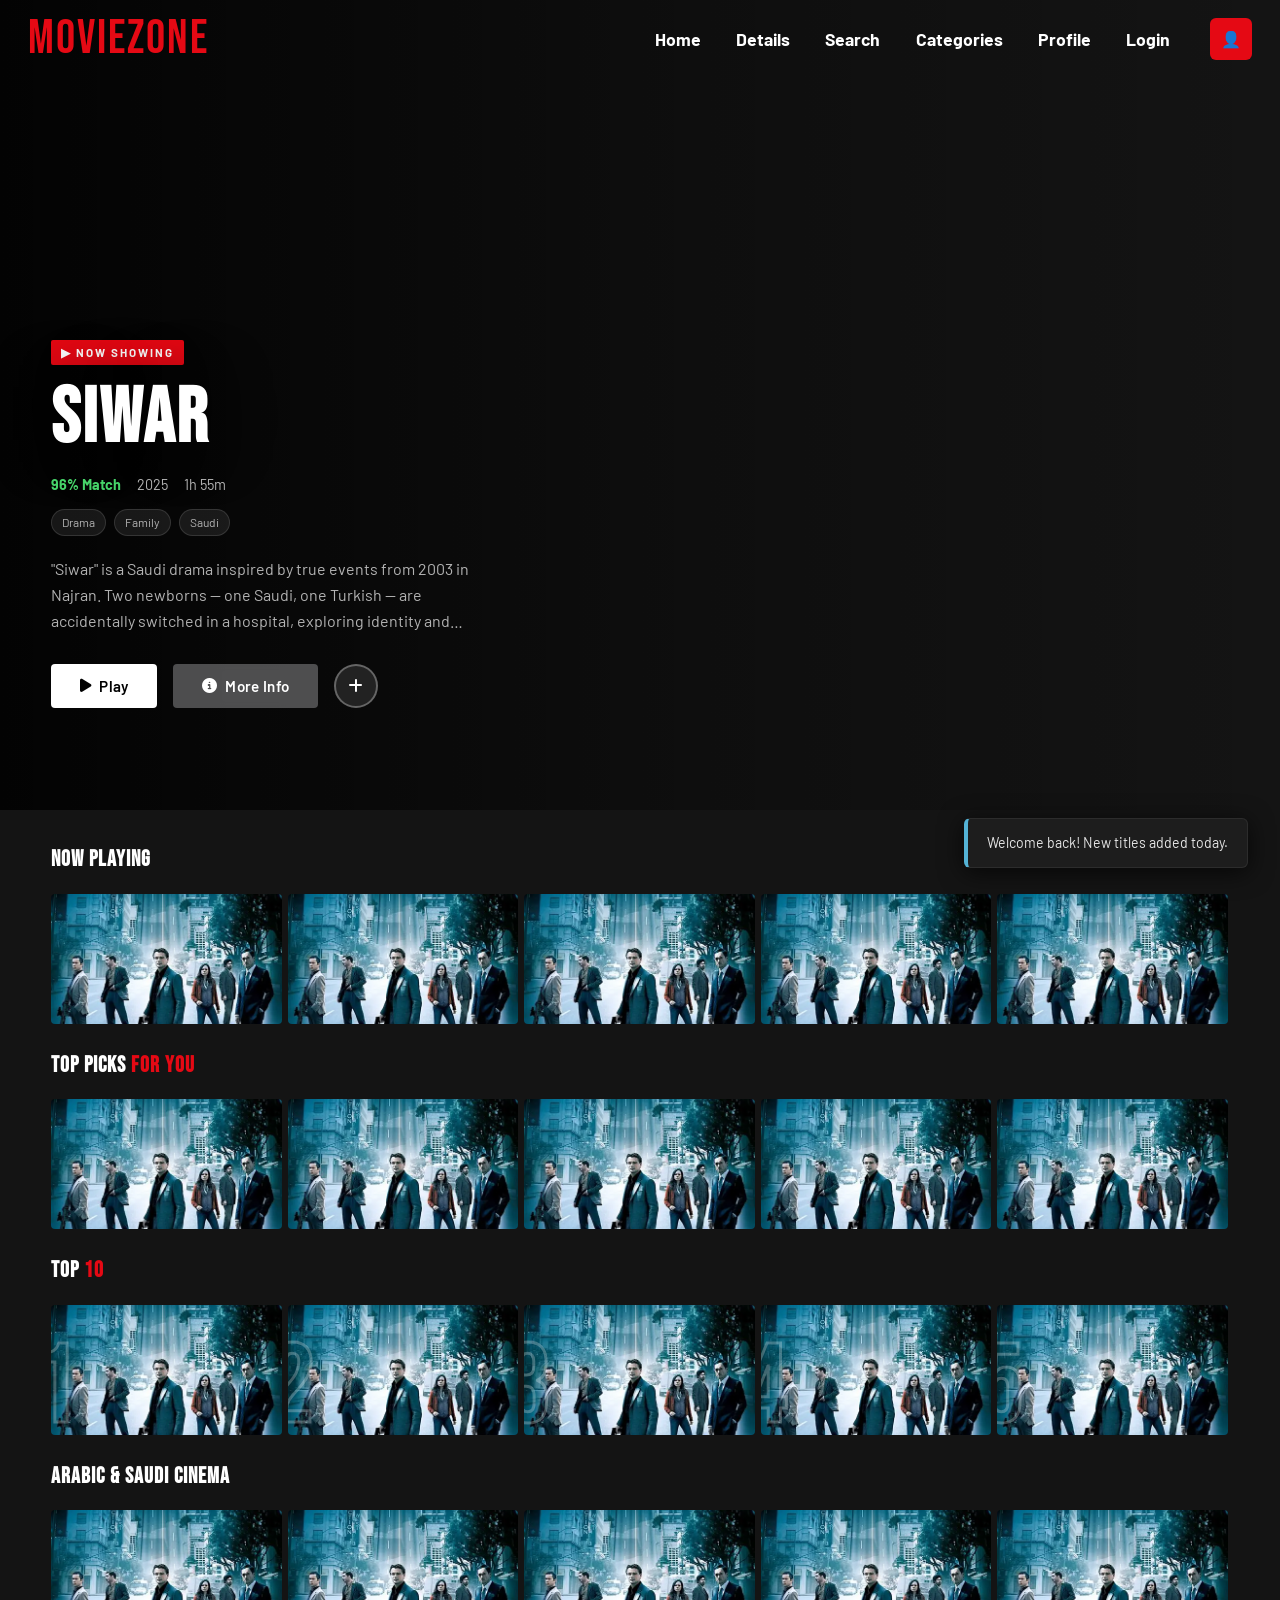
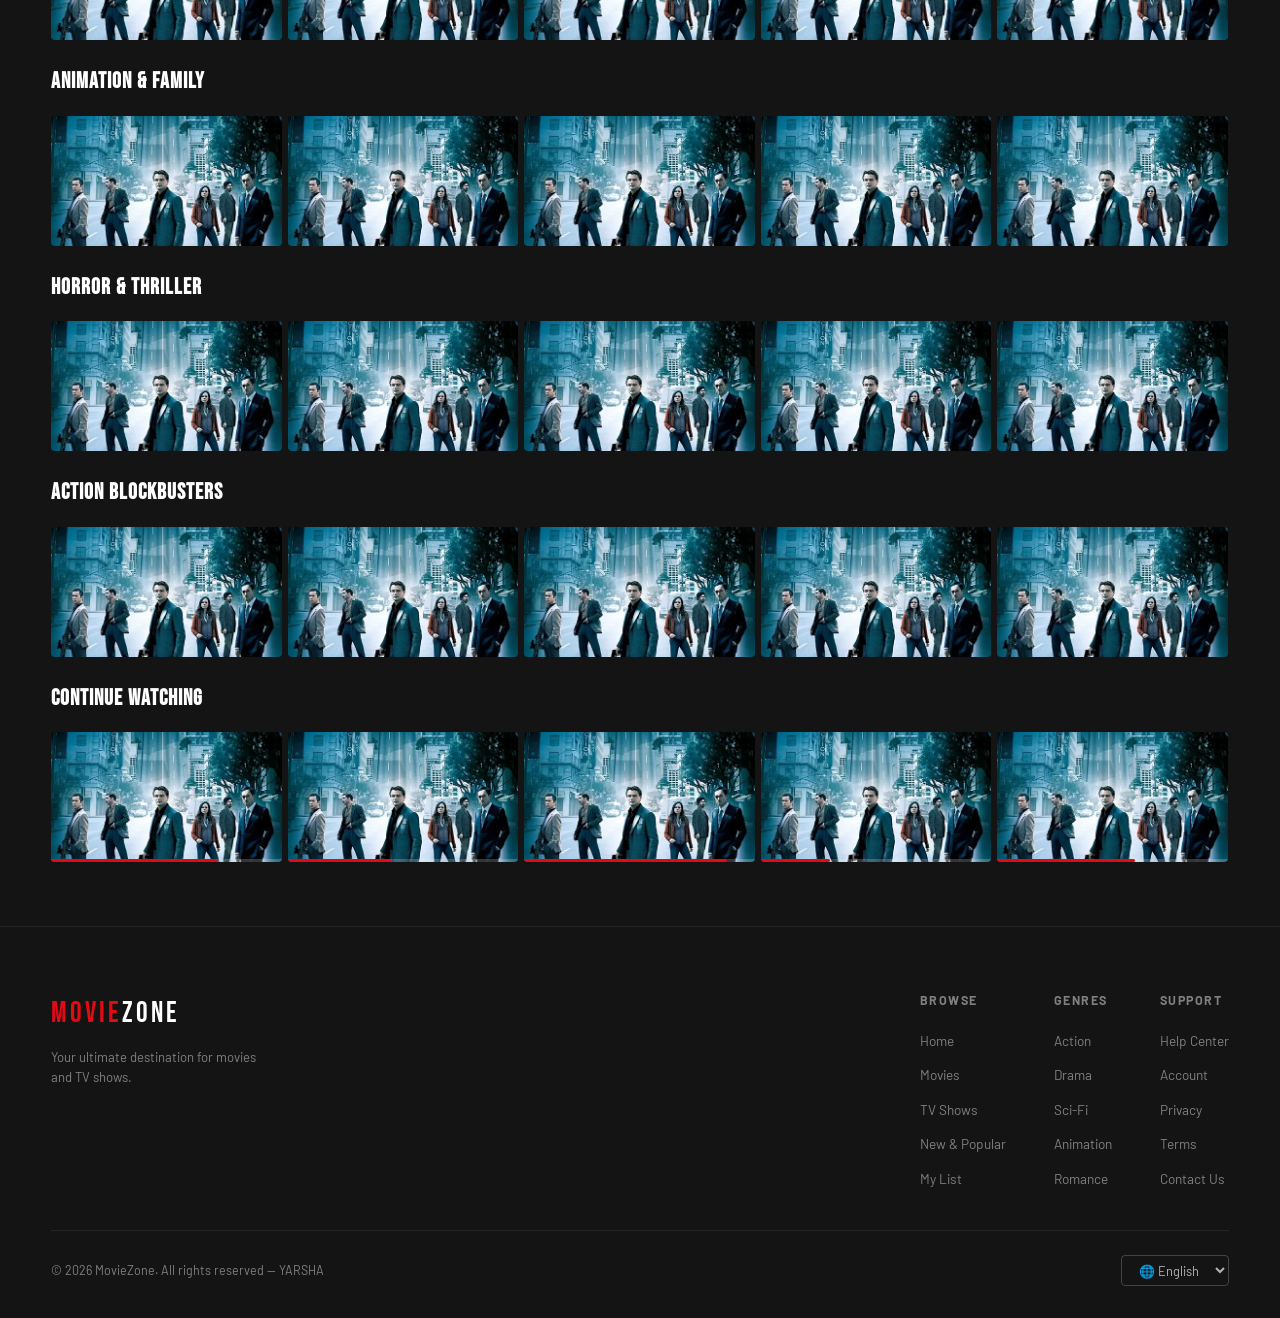
==== commit bfb7e825: "Add files via upload" ====
--- a/index.html
+++ b/index.html
@@ -16,9 +16,9 @@
    <div class="navbar__links">
     <a href="index.html">Home</a>
     <a href="details.html">Details</a>
-    <a href="profile.html">Profile</a>
     <a href="search.html" class="active">Search</a>
     <a href="categories.html">Categories</a>
+    <a href="profile.html">Profile</a>
     <a href="login.html">Login</a>
   </div>
 
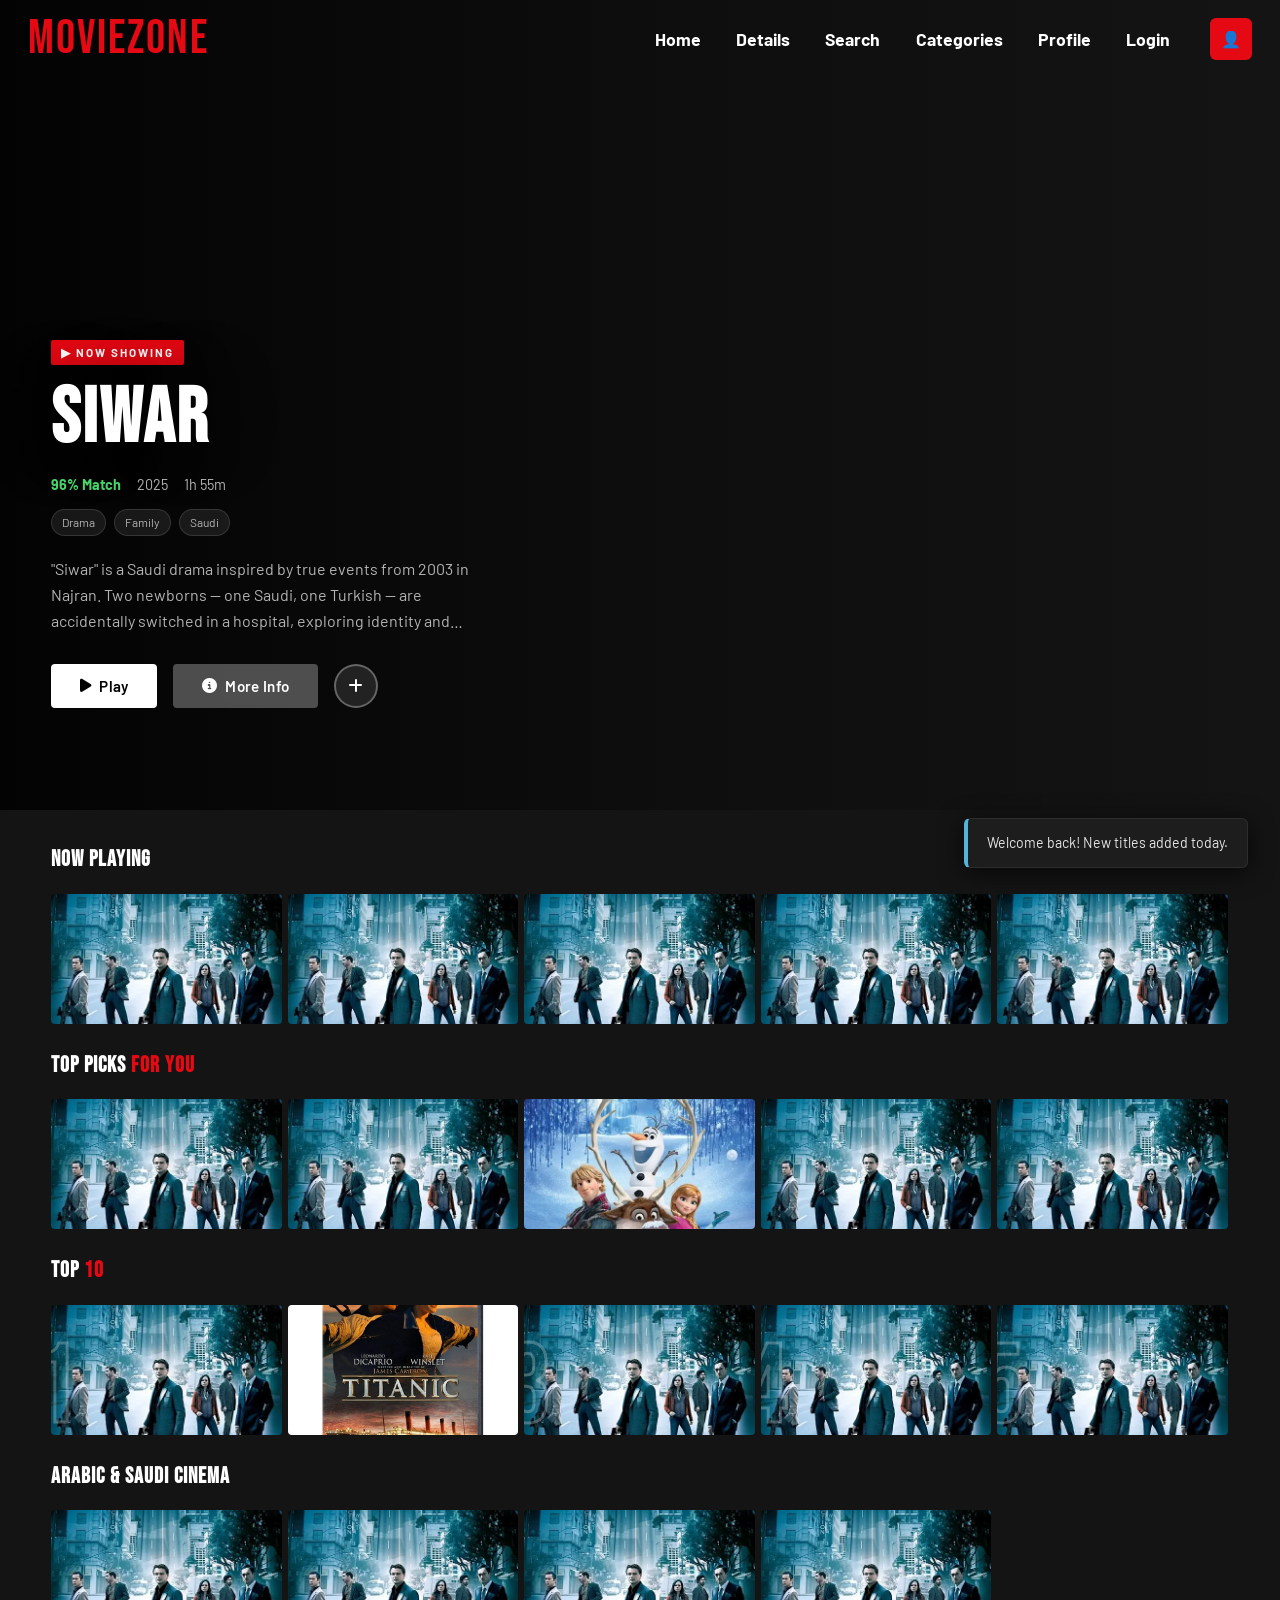
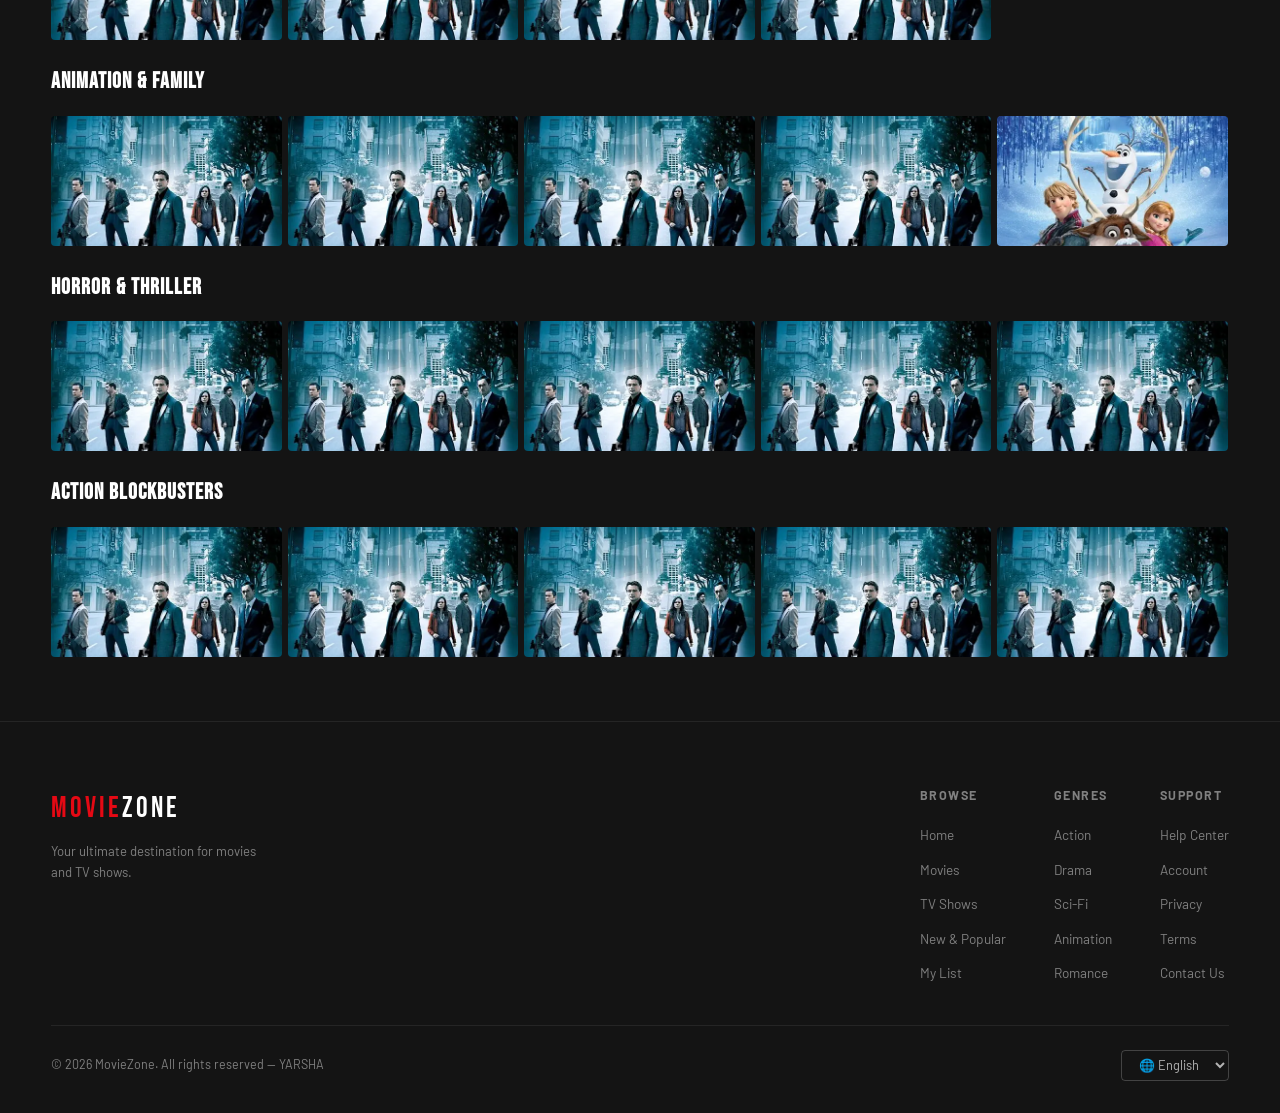
==== commit 9287100c: "Add files via upload" ====
--- a/index.html
+++ b/index.html
@@ -11,8 +11,6 @@
 
   <nav class="navbar" id="navbar">
     <a href="index.html" class="navbar__logo">MOVIE<span>ZONE</span></a>
-
-    <!-- .navbar__links must be div — CSS targets div.navbar__links -->
    <div class="navbar__links">
     <a href="index.html">Home</a>
     <a href="details.html">Details</a>
@@ -207,7 +205,6 @@
       { id:"m5",  title:"Alien: Romulus",               thumb:"https://image.tmdb.org/t/p/w500/b33nnKl1GSFbao4l3fZDDqsMx0F.jpg",                             genres:["Horror","Sci-Fi"],       year:"2024", duration:"1h 59m", match:"91%", desc:"Young colonizers face the most terrifying life form in the universe aboard an abandoned space station.",                                                                                       director:"Fede Álvarez",      lang:"English" },
       { id:"m6",  title:"Inside Out 2",                 thumb:"https://image.tmdb.org/t/p/w500/vpnVM9B6NMmQpWeZvzLvDESb2QY.jpg",                             genres:["Animation","Family"],    year:"2024", duration:"1h 40m", match:"96%", desc:"Riley enters high school and a new emotion — Anxiety — crashes Headquarters.",                                                                                                               director:"Kelsey Mann",       lang:"English" },
       { id:"m7",  title:"Planet of the Apes",           thumb:"https://image.tmdb.org/t/p/w500/gKkl37BQuKTanygYQG1pyYgLVgf.jpg",                             genres:["Sci-Fi","Action"],       year:"2024", duration:"2h 25m", match:"92%", desc:"A new tyrannical ape leader builds an empire as a young human rises to challenge him.",                                                                                                      director:"Wes Ball",          lang:"English" },
-      { id:"m9",  title:"The Substance",                thumb:"https://image.tmdb.org/t/p/w500/lqoMzCcZYEFK729d6qzt349fB4o.jpg",                             genres:["Horror","Drama"],        year:"2024", duration:"2h 20m", match:"90%", desc:"A fading celebrity uses a mysterious drug creating a younger version of herself — with horrifying consequences.",                                                                          director:"Coralie Fargeat",   lang:"English" },
       { id:"m11", title:"Nosferatu",                    thumb:"https://image.tmdb.org/t/p/w500/5qGIxdEO841C0tdY8vOdLoRVrr0.jpg",                             genres:["Horror","Gothic"],       year:"2024", duration:"2h 12m", match:"91%", desc:"A gothic tale of obsession between a haunted young woman and a terrifying ancient vampire who stalks her soul.",                                                                         director:"Robert Eggers",     lang:"English" },
       { id:"m12", title:"Inception",                    thumb:"https://image.tmdb.org/t/p/w500/oYuLEt3zVCKq57qu2F8dT7NIa6f.jpg",                             genres:["Action","Sci-Fi"],       year:"2010", duration:"2h 28m", match:"95%", desc:"A thief who steals corporate secrets through dream-sharing technology is given the impossible task of planting an idea.",                                                                   director:"Christopher Nolan", lang:"English" },
       { id:"m13", title:"Interstellar",                 thumb:"https://image.tmdb.org/t/p/w500/gEU2QniE6E77NI6lCU6MxlNBvIx.jpg",                             genres:["Sci-Fi","Drama"],        year:"2014", duration:"2h 49m", match:"97%", desc:"A team of explorers travel through a wormhole to ensure humanity's survival beyond our galaxy.",                                                                                       director:"Christopher Nolan", lang:"English" },
@@ -221,31 +218,27 @@
       { id:"m21", title:"Longlegs",                     thumb:"https://image.tmdb.org/t/p/w500/ljqXKkpJbVJQfFClkTxjFsV4EAD.jpg",                             genres:["Horror","Mystery"],      year:"2024", duration:"1h 41m", match:"87%", desc:"An FBI agent investigating a string of murders uncovers terrifying evidence of the occult tied to a serial killer.",                                                                 director:"Osgood Perkins",    lang:"English" },
       { id:"m22", title:"Captain America: Brave New World", thumb:"https://image.tmdb.org/t/p/w500/pzIddUEMWhWzfvLI3TwxUG2wGoi.jpg",                        genres:["Action","Superhero"],    year:"2025", duration:"1h 58m", match:"87%", desc:"Sam Wilson's Captain America faces a global incident and a conspiracy threatening world peace.",                                                                                   director:"Julius Onah",       lang:"English" },
       { id:"m23", title:"Thunderbolts*",                thumb:"https://image.tmdb.org/t/p/w500/m9EtP1SB2tNnMFQOL6pPBPLXOqL.jpg",                             genres:["Action","Superhero"],    year:"2025", duration:"2h 10m", match:"91%", desc:"A group of Marvel antiheroes are recruited for a dangerous mission with world-altering stakes.",                                                                                  director:"Jake Schreier",     lang:"English" },
-      { id:"m24", title:"Trap",                         thumb:"https://image.tmdb.org/t/p/w500/jlK6F4FYWEjrOSFWyHb4Qlj4dOh.jpg",                             genres:["Thriller","Mystery"],    year:"2024", duration:"1h 45m", match:"86%", desc:"A father discovers that a serial killer investigation is targeting the concert he's attending with his daughter.",                                                                    director:"M. Night Shyamalan",lang:"English" },
       { id:"m25", title:"Wicked",                       thumb:"https://image.tmdb.org/t/p/w500/c5Tqxeo1UpBvnAc3csUm7j3hlQl.jpg",                             genres:["Musical","Fantasy"],     year:"2024", duration:"2h 40m", match:"93%", desc:"The untold story of the witches of Oz, long before Dorothy arrived — a powerful story of friendship and courage.",                                                                  director:"Jon M. Chu",        lang:"English" },
       { id:"m26", title:"Twisters",                     thumb:"https://image.tmdb.org/t/p/w500/pjnD08FlMAIKIGnGSzKSlfPEMaA.jpg",                             genres:["Action","Adventure"],    year:"2024", duration:"2h 2m",  match:"89%", desc:"Storm chasers converge on the Oklahoma plains during the most extreme tornado season on record.",                                                                                     director:"Lee Isaac Chung",   lang:"English" },
-      { id:"m27", title:"Speak No Evil",                thumb:"https://image.tmdb.org/t/p/w500/aBpBpBgGBOCGkPFiAoMaZqrZrCm.jpg",                             genres:["Thriller","Drama"],      year:"2024", duration:"1h 50m", match:"88%", desc:"A family accepts a holiday invitation from strangers they met abroad, unaware of the horrors that await them.",                                                                     director:"James Watkins",     lang:"English" }
+      { id:"m27", title:"Frozen", thumb:"Images/Frozen.webp", genres:["Animation","Family"], year:"2013", duration:"1h 42m", match:"85%", desc:"Anna searches for Elsa to save the kingdom.", director:"Chris Buck", lang:"English" },
+      { id:"m28", title:"Titanic", thumb:"Images/Titanic.webp", genres:["Romance","Drama"], year:"1997", duration:"3h 14m", match:"89%", desc:"A tragic love story aboard the Titanic.", director:"James Cameron", lang:"English" },
+      { id:"m29", title:"Interstellar", thumb:"Images/Interstellar.webp", genres:["Sci-Fi","Drama"], year:"2014", duration:"2h 49m", match:"97%", desc:"Explorers travel through space to save humanity.", director:"Christopher Nolan", lang:"English" },
     ];
 
-    /* Expose to moviezone.js search (search.html reads window.movies) */
     window.movies = allMovies.map(m => ({
       id: m.id, title: m.title, thumb: m.thumb,
       genres: m.genres, year: m.year, duration: m.duration, match: m.match
     }));
 
-    /* ──────────────────────────────────────────────
-       ROW DEFINITIONS
-    ────────────────────────────────────────────── */
-    const sections = [
-      { title:"Now Playing",           highlight:null,       ids:["ar1","m3","m4","m1","m22","m23"],                      ranked:false, progress:null         },
-      { title:"Top Picks",             highlight:"For You",  ids:["m2","m14","m13","m17","m25","m15"],                    ranked:false, progress:null         },
-      { title:"Top",                   highlight:"10",       ids:["m2","m3","m4","m1","m17","m18","m8","m11","m9","m16"], ranked:true,  progress:null         },
-      { title:"Arabic & Saudi Cinema", highlight:null,       ids:["ar1","ar2","ar3","m8","m16","m14"],                    ranked:false, progress:null         },
-      { title:"Animation & Family",    highlight:null,       ids:["m17","m18","m19","m6","m12","m13"],                    ranked:false, progress:null         },
-      { title:"Horror & Thriller",     highlight:null,       ids:["m20","m21","m9","m11","m24","m27"],                    ranked:false, progress:null         },
-      { title:"Action Blockbusters",   highlight:null,       ids:["m14","m15","m12","m7","m5","m26"],                     ranked:false, progress:null         },
-      { title:"Continue Watching",     highlight:null,       ids:["m14","m13","m2","m16","ar1","m3"],                     ranked:false, progress:[72,45,88,30,60,15] }
-    ];
+   const sections = [
+  { title:"Now Playing",           highlight:null,       ids:["ar1","m3","m4","m1","m22","m29"],                      ranked:false, progress:null },
+  { title:"Top Picks",             highlight:"For You",  ids:["m8","ar1","m27","m17","m25","m15"],                    ranked:false, progress:null },
+  { title:"Top",                   highlight:"10",       ids:["m2","m28","m4","m1","m17","m18","m8","m11","m13","m16"], ranked:true,  progress:null },
+  { title:"Arabic & Saudi Cinema", highlight:null,       ids:["ar1","ar2","ar3","m8"],                                ranked:false, progress:null },
+  { title:"Animation & Family",    highlight:null,       ids:["m17","m18","m19","m6","m27"],                          ranked:false, progress:null },
+  { title:"Horror & Thriller",     highlight:null,       ids:["m20","m21","m11","ar3","m5"],                          ranked:false, progress:null },
+  { title:"Action Blockbusters",   highlight:null,       ids:["m14","m15","m12","m7","m3","m26"],                     ranked:false, progress:null },
+];
 
     /* ──────────────────────────────────────────────
        BUILD CARD — CSS classes match moviezone.css
@@ -506,14 +499,8 @@
         this.style.color       = '';
       }
     });
-
-    /* Hero play button */
     document.getElementById('heroPlayBtn').addEventListener('click', () =>
       showToast('Playing Siwar…', 'info'));
-
-    /* ──────────────────────────────────────────────
-       TOAST
-    ────────────────────────────────────────────── */
     function showToast(msg, type) {
       const tc    = document.getElementById('toastContainer');
       const toast = document.createElement('div');
@@ -523,13 +510,8 @@
       setTimeout(() => toast.remove(), 3200);
     }
 
-    /* Welcome notification */
     setTimeout(() => showToast('Welcome back! New titles added today.', 'info'), 1200);
-
-    /* ──────────────────────────────────────────────
-       INIT — navbar scroll effect from moviezone.js
-    ────────────────────────────────────────────── */
     if (typeof initNavbar === 'function') initNavbar();
   </script>
 </body>
-</html>
+</html>
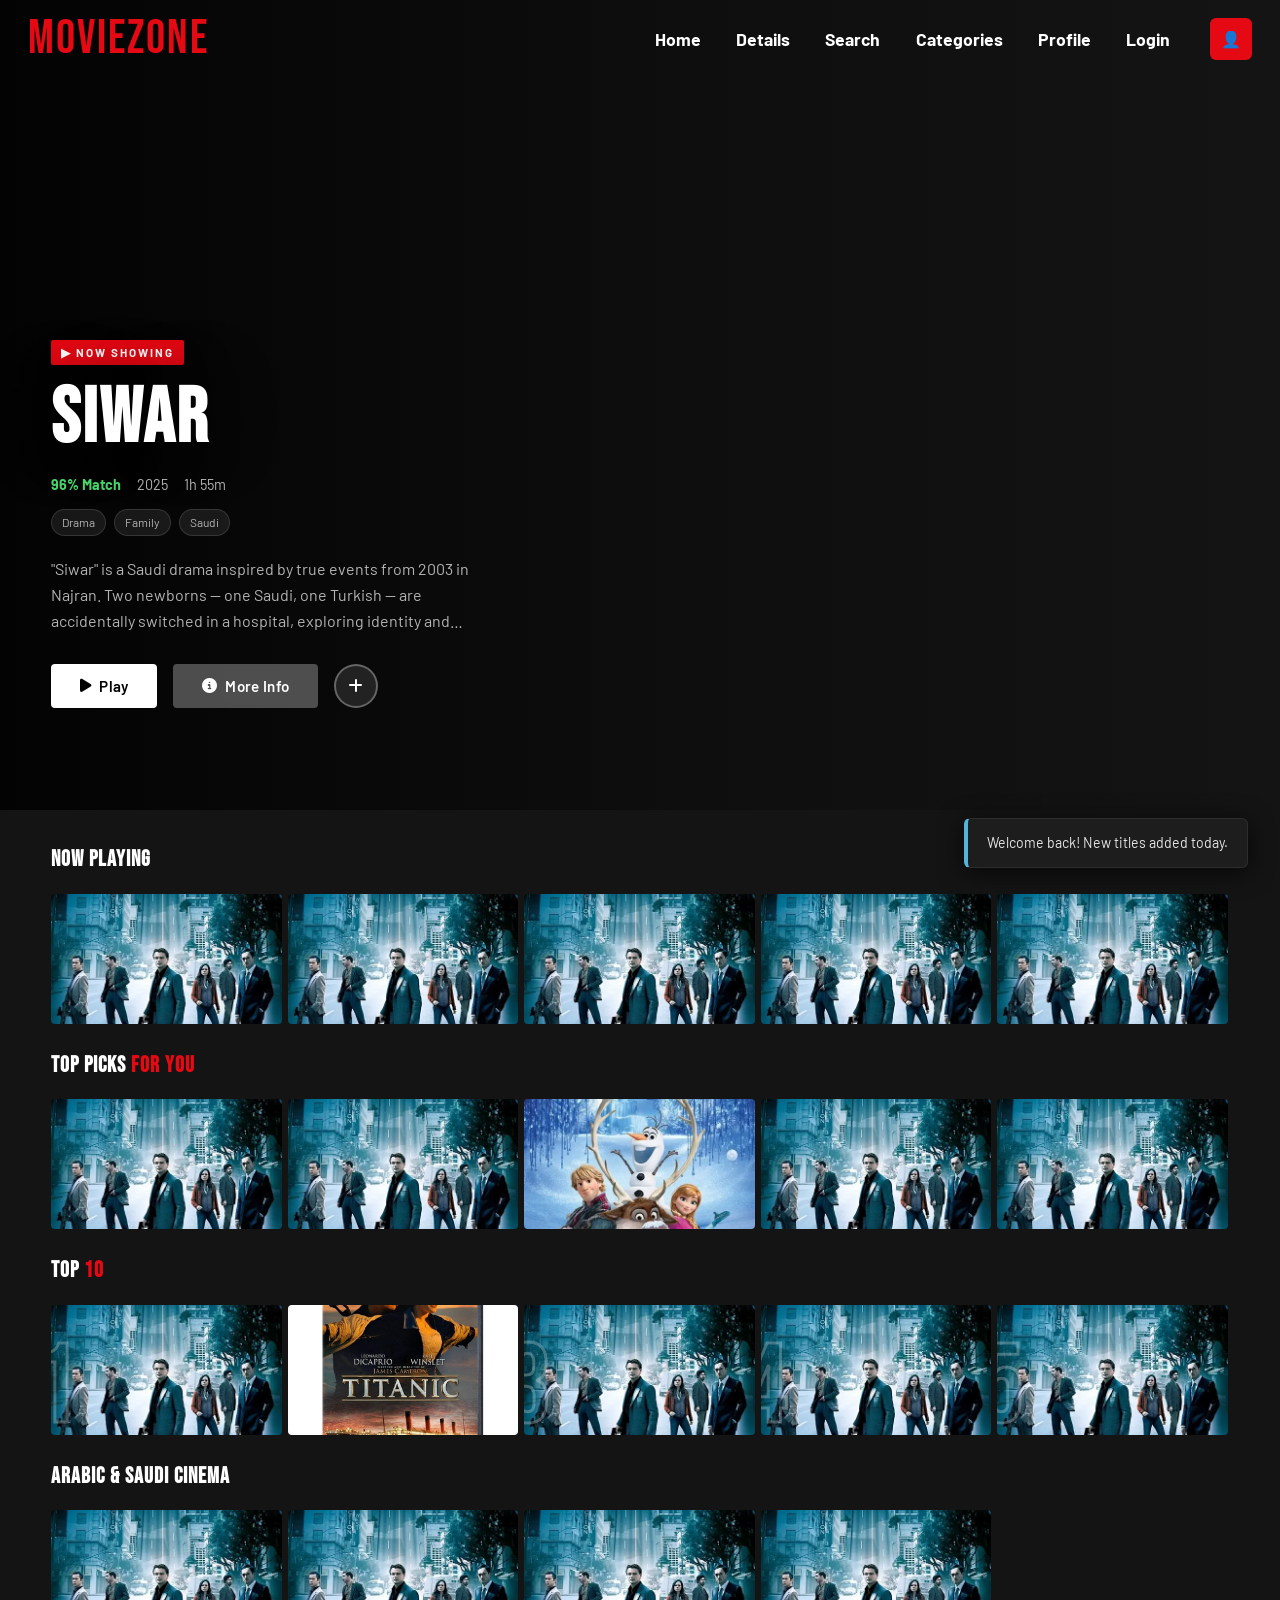
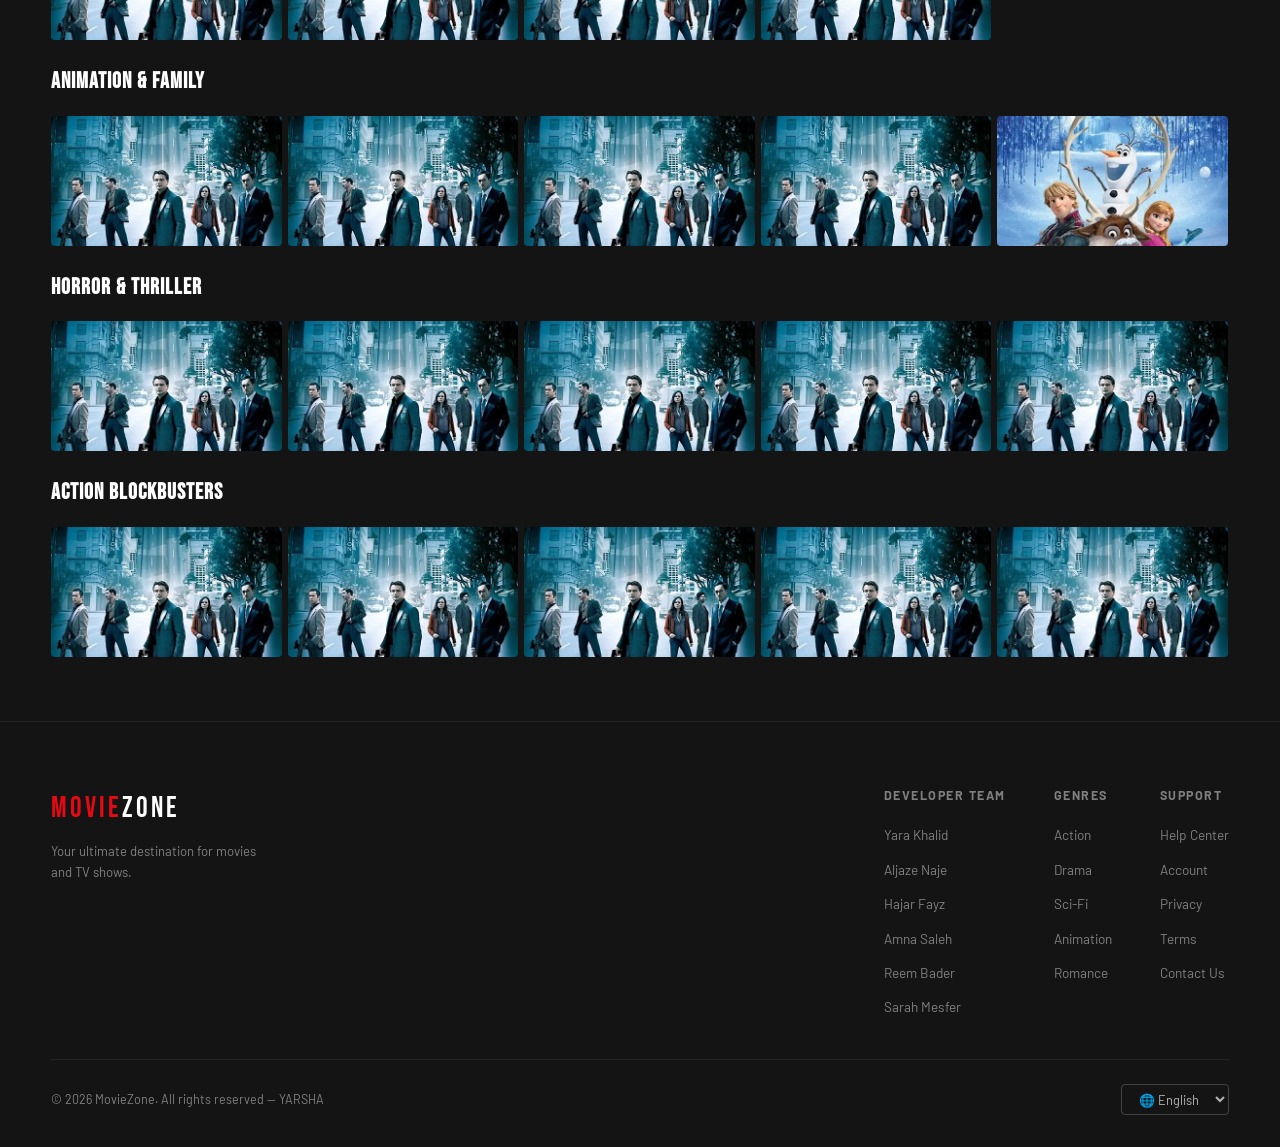
==== commit 31f69ac3: "Add files via upload" ====
--- a/index.html
+++ b/index.html
@@ -94,13 +94,14 @@
       </div>
       <div class="footer__columns">
         <div class="footer__col">
-          <p class="footer__col-title">Browse</p>
+          <p class="footer__col-title">Developer Team</p>
           <ul>
-            <li><a href="index.html">Home</a></li>
-            <li><a href="#">Movies</a></li>
-            <li><a href="#">TV Shows</a></li>
-            <li><a href="#">New &amp; Popular</a></li>
-            <li><a href="#">My List</a></li>
+            <li><a href="">Yara Khalid</a></li>
+            <li><a href="">Aljaze Naje</a></li>
+            <li><a href="">Hajar Fayz</a></li>
+            <li><a href="">Amna Saleh</a></li>
+            <li><a href="">Reem Bader</a></li>
+            <li><a href="">Sarah Mesfer</a></li>
           </ul>
         </div>
         <div class="footer__col">
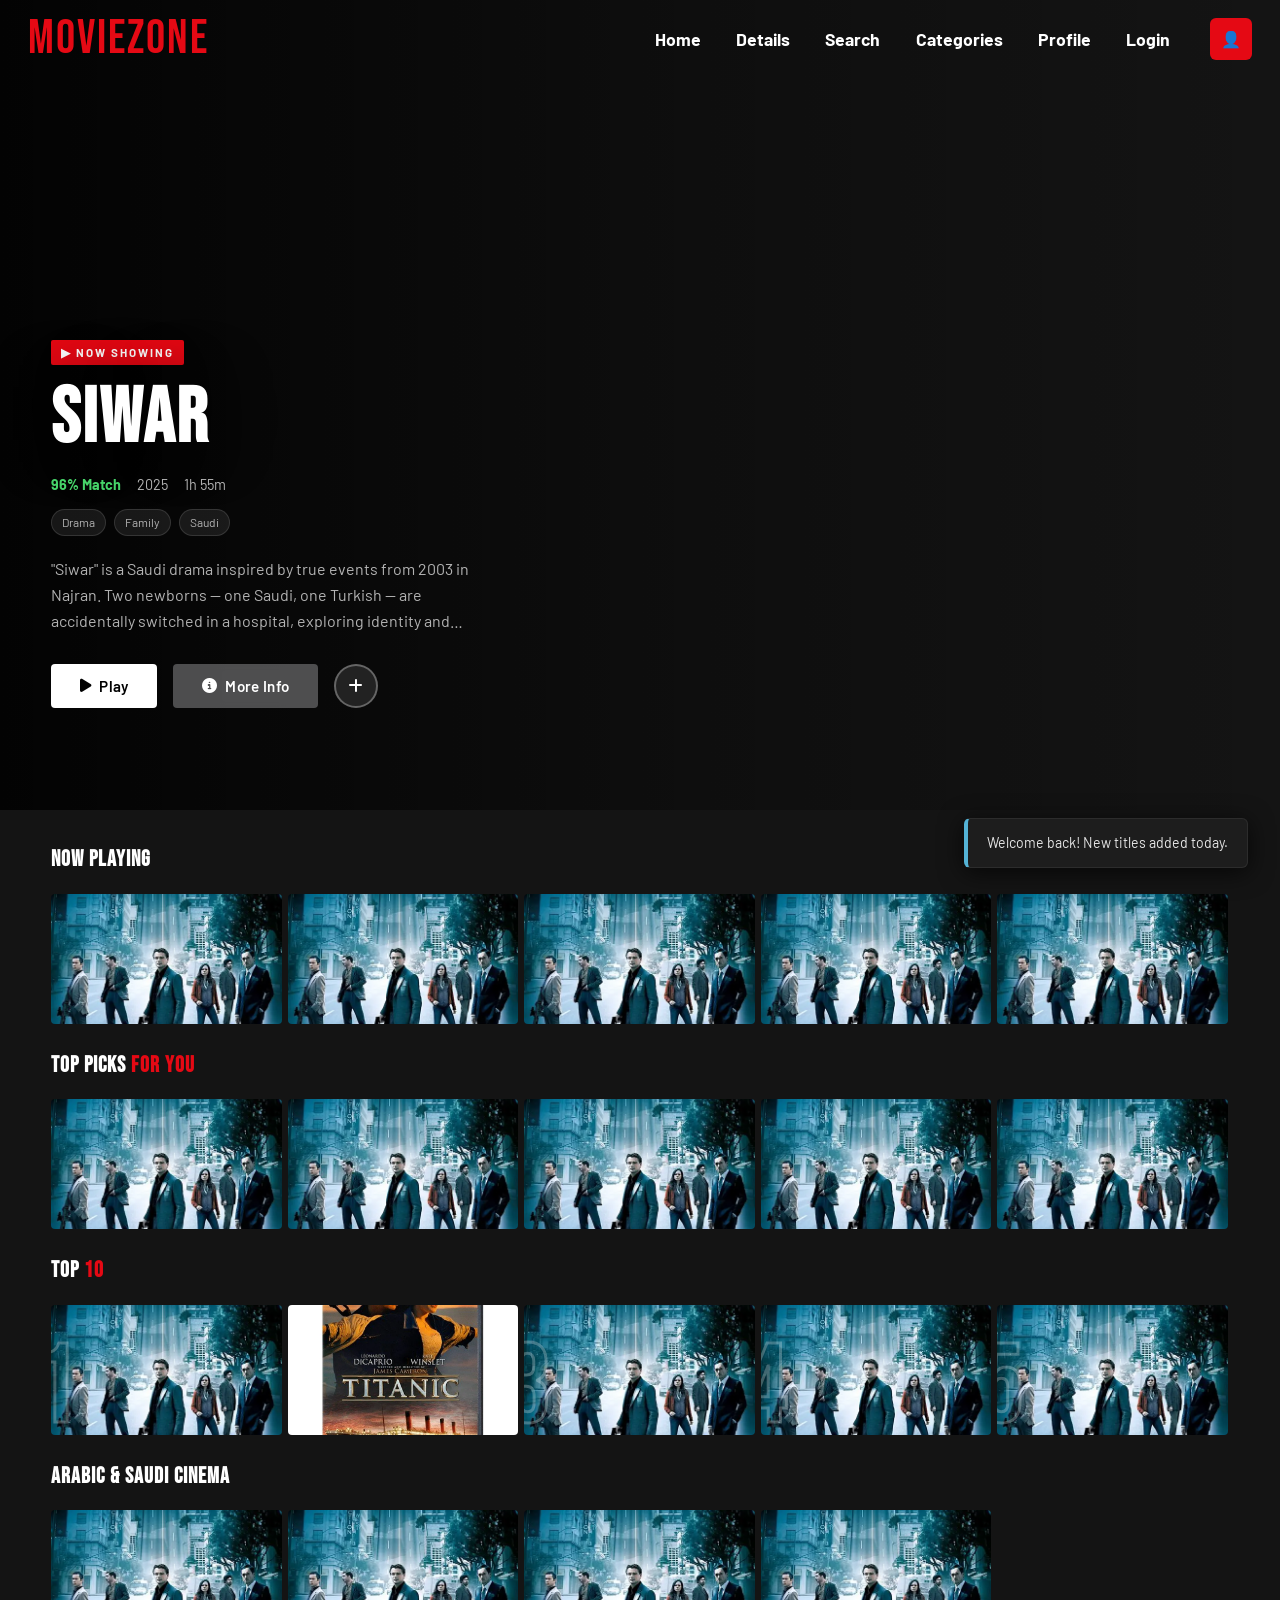
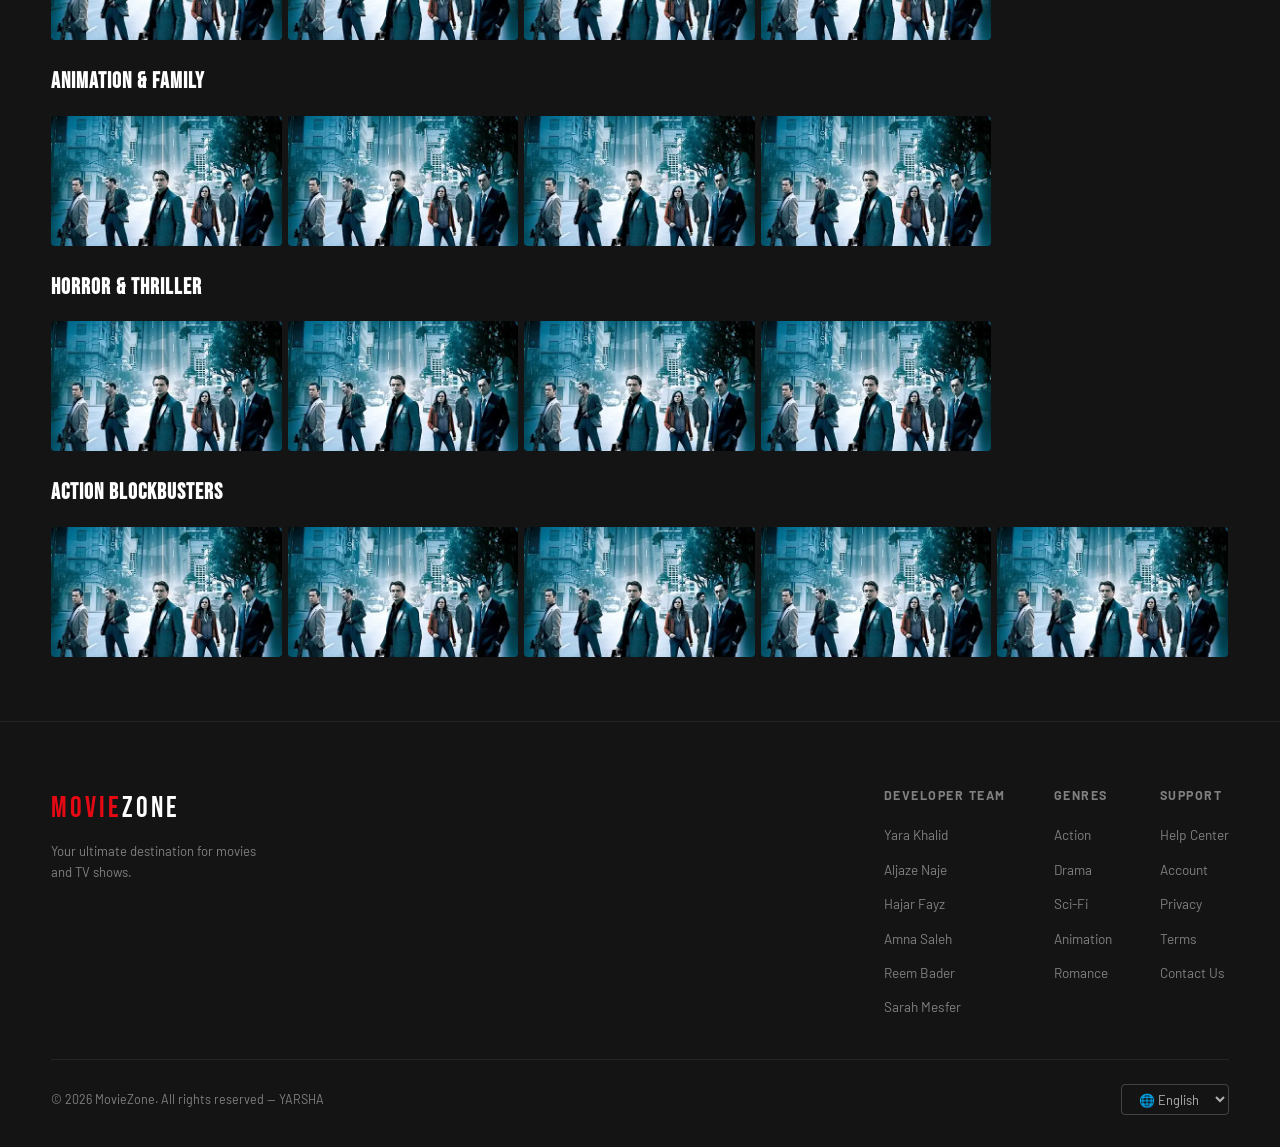
==== commit cfee561d: "UPDATE Removed several movie entries from the list in index.html." ====
--- a/index.html
+++ b/index.html
@@ -15,7 +15,7 @@
     <a href="index.html">Home</a>
     <a href="details.html">Details</a>
     <a href="search.html" class="active">Search</a>
-    <a href="categories.html">Categories</a>
+    <a href="categories1.html">Categories</a>
     <a href="profile.html">Profile</a>
     <a href="login.html">Login</a>
   </div>
@@ -176,6 +176,18 @@
           <span class="modal__detail-value" id="modalLang"></span>
         </div>
       </div>
+    </div>
+  </div>
+
+  <!-- ============================================================
+       VIDEO PLAYER
+  ============================================================ -->
+  <div id="videoPlayerBackdrop" style="display:none;position:fixed;inset:0;background:rgba(0,0,0,0.93);z-index:9999;align-items:center;justify-content:center;">
+    <div style="position:relative;width:90%;max-width:920px;aspect-ratio:16/9;">
+      <button id="videoCloseBtn" style="position:absolute;top:-44px;right:0;background:transparent;border:none;color:#fff;font-size:2rem;cursor:pointer;line-height:1;">&#10005;</button>
+      <iframe id="videoFrame" src="" style="width:100%;height:100%;border:none;border-radius:8px;"
+        allow="accelerometer;autoplay;clipboard-write;encrypted-media;gyroscope;picture-in-picture"
+        allowfullscreen></iframe>
     </div>
   </div>
 
@@ -216,12 +228,8 @@
       { id:"m18", title:"Moana 2",                      thumb:"https://image.tmdb.org/t/p/w500/aLVkiINlIeCkcZIzb7XHzPYgO6L.jpg",                             genres:["Animation","Adventure"], year:"2024", duration:"1h 40m", match:"89%", desc:"Moana sets sail on a daring expedition to the far seas of Oceania and encounters new lands and ancient perils.",                                                                     director:"David Derrick Jr.", lang:"English" },
       { id:"m19", title:"Kung Fu Panda 4",              thumb:"https://image.tmdb.org/t/p/w500/kDp1vUBnMpe8ak4rjgl3cLELqjU.jpg",                             genres:["Animation","Action"],    year:"2024", duration:"1h 34m", match:"88%", desc:"Po must train a new Dragon Warrior while facing a cunning shape-shifting villain threatening the Valley of Peace.",                                                                  director:"Mike Mitchell",     lang:"English" },
       { id:"m20", title:"A Quiet Place: Day One",       thumb:"https://image.tmdb.org/t/p/w500/yrpPYKijwdMHyTGIOd1iK1h0Xno.jpg",                             genres:["Horror","Thriller"],     year:"2024", duration:"1h 39m", match:"90%", desc:"Experience the first terrifying hours of the alien invasion — the day the world went quiet.",                                                                                    director:"Michael Sarnoski",  lang:"English" },
-      { id:"m21", title:"Longlegs",                     thumb:"https://image.tmdb.org/t/p/w500/ljqXKkpJbVJQfFClkTxjFsV4EAD.jpg",                             genres:["Horror","Mystery"],      year:"2024", duration:"1h 41m", match:"87%", desc:"An FBI agent investigating a string of murders uncovers terrifying evidence of the occult tied to a serial killer.",                                                                 director:"Osgood Perkins",    lang:"English" },
       { id:"m22", title:"Captain America: Brave New World", thumb:"https://image.tmdb.org/t/p/w500/pzIddUEMWhWzfvLI3TwxUG2wGoi.jpg",                        genres:["Action","Superhero"],    year:"2025", duration:"1h 58m", match:"87%", desc:"Sam Wilson's Captain America faces a global incident and a conspiracy threatening world peace.",                                                                                   director:"Julius Onah",       lang:"English" },
-      { id:"m23", title:"Thunderbolts*",                thumb:"https://image.tmdb.org/t/p/w500/m9EtP1SB2tNnMFQOL6pPBPLXOqL.jpg",                             genres:["Action","Superhero"],    year:"2025", duration:"2h 10m", match:"91%", desc:"A group of Marvel antiheroes are recruited for a dangerous mission with world-altering stakes.",                                                                                  director:"Jake Schreier",     lang:"English" },
       { id:"m25", title:"Wicked",                       thumb:"https://image.tmdb.org/t/p/w500/c5Tqxeo1UpBvnAc3csUm7j3hlQl.jpg",                             genres:["Musical","Fantasy"],     year:"2024", duration:"2h 40m", match:"93%", desc:"The untold story of the witches of Oz, long before Dorothy arrived — a powerful story of friendship and courage.",                                                                  director:"Jon M. Chu",        lang:"English" },
-      { id:"m26", title:"Twisters",                     thumb:"https://image.tmdb.org/t/p/w500/pjnD08FlMAIKIGnGSzKSlfPEMaA.jpg",                             genres:["Action","Adventure"],    year:"2024", duration:"2h 2m",  match:"89%", desc:"Storm chasers converge on the Oklahoma plains during the most extreme tornado season on record.",                                                                                     director:"Lee Isaac Chung",   lang:"English" },
-      { id:"m27", title:"Frozen", thumb:"Images/Frozen.webp", genres:["Animation","Family"], year:"2013", duration:"1h 42m", match:"85%", desc:"Anna searches for Elsa to save the kingdom.", director:"Chris Buck", lang:"English" },
       { id:"m28", title:"Titanic", thumb:"Images/Titanic.webp", genres:["Romance","Drama"], year:"1997", duration:"3h 14m", match:"89%", desc:"A tragic love story aboard the Titanic.", director:"James Cameron", lang:"English" },
       { id:"m29", title:"Interstellar", thumb:"Images/Interstellar.webp", genres:["Sci-Fi","Drama"], year:"2014", duration:"2h 49m", match:"97%", desc:"Explorers travel through space to save humanity.", director:"Christopher Nolan", lang:"English" },
     ];
@@ -312,7 +320,6 @@
           <button class="slider-btn slider-btn--right" aria-label="Scroll right">&#8250;</button>
         </div>`;
 
-      /* inject cards safely (avoids innerHTML XSS and parsing issues) */
       section.querySelector('.slider-track').innerHTML = cards;
       mainEl.appendChild(section);
     });
@@ -446,7 +453,7 @@
     });
 
     mainEl.addEventListener('click', e => {
-      if (e.target.closest('.watchlist-btn')) return; /* handled separately */
+      if (e.target.closest('.watchlist-btn')) return;
       const infoBtn = e.target.closest('.info-btn');
       const card    = e.target.closest('.card');
       if (infoBtn) { openModal(infoBtn.dataset.id); return; }
@@ -500,8 +507,28 @@
         this.style.color       = '';
       }
     });
-    document.getElementById('heroPlayBtn').addEventListener('click', () =>
-      showToast('Playing Siwar…', 'info'));
+
+    /* ──────────────────────────────────────────────
+       HERO PLAY → YouTube Video Player
+    ────────────────────────────────────────────── */
+   document.getElementById('heroPlayBtn').addEventListener('click', () => {
+  window.open('https://www.youtube.com/watch?v=3VNYcdQn5PY', '_blank');
+});
+
+    document.getElementById('videoCloseBtn').addEventListener('click', () => {
+      document.getElementById('videoFrame').src = '';
+      document.getElementById('videoPlayerBackdrop').style.display = 'none';
+      document.body.style.overflow = '';
+    });
+
+    document.getElementById('videoPlayerBackdrop').addEventListener('click', e => {
+      if (e.target.id === 'videoPlayerBackdrop') {
+        document.getElementById('videoFrame').src = '';
+        e.target.style.display = 'none';
+        document.body.style.overflow = '';
+      }
+    });
+
     function showToast(msg, type) {
       const tc    = document.getElementById('toastContainer');
       const toast = document.createElement('div');
@@ -515,4 +542,4 @@
     if (typeof initNavbar === 'function') initNavbar();
   </script>
 </body>
-</html>+</html>
